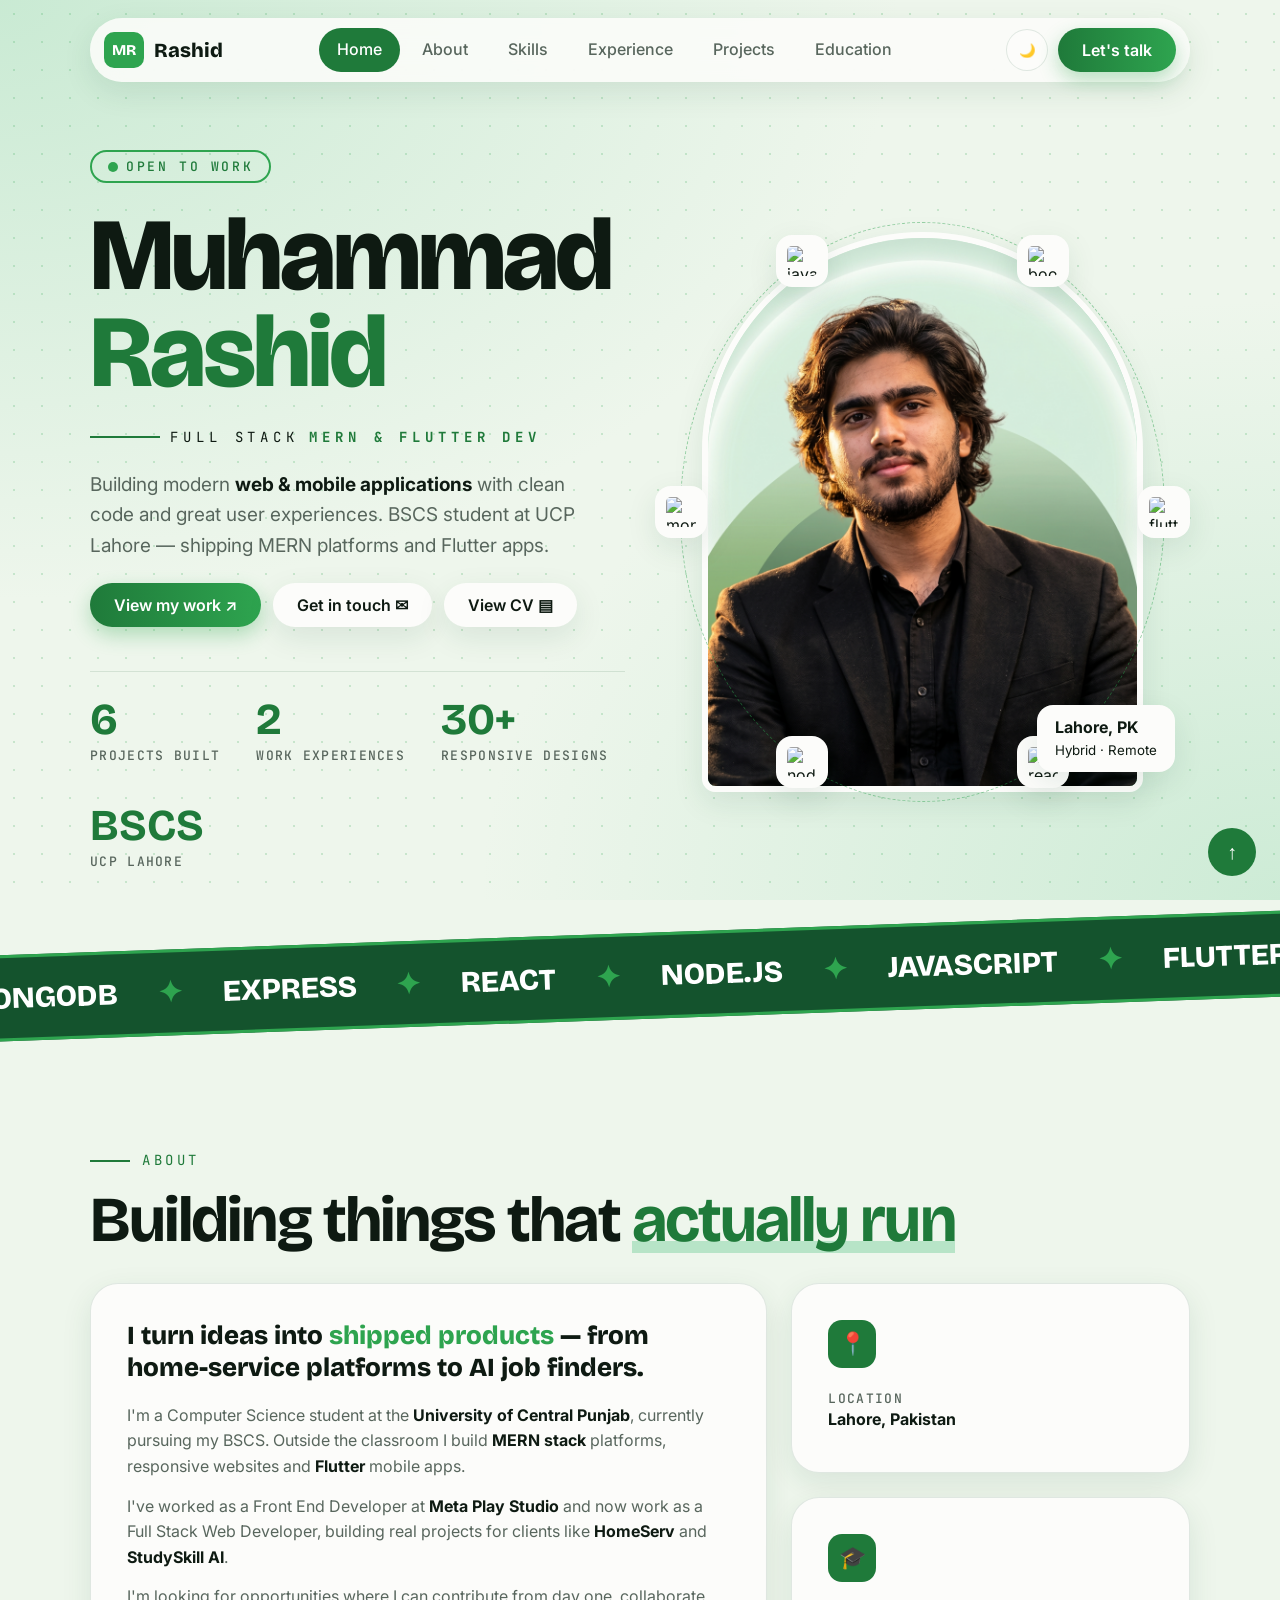
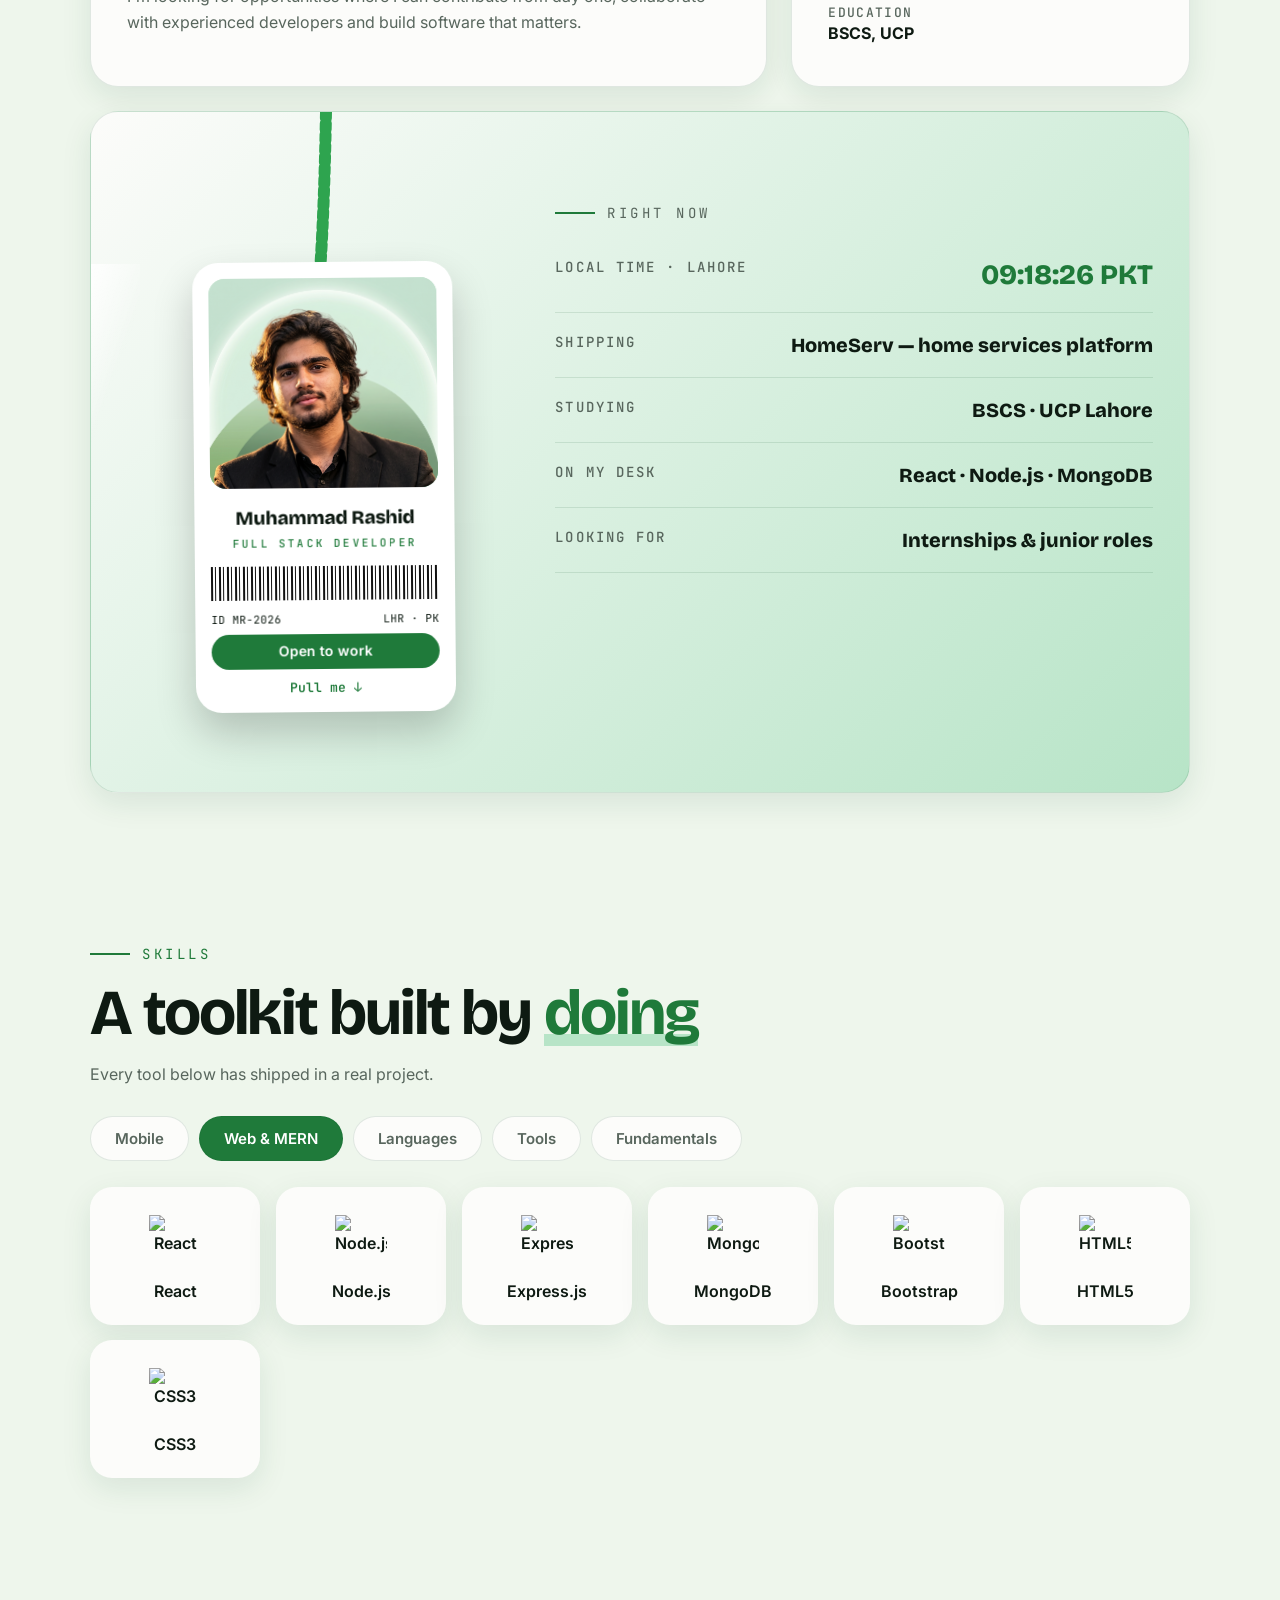
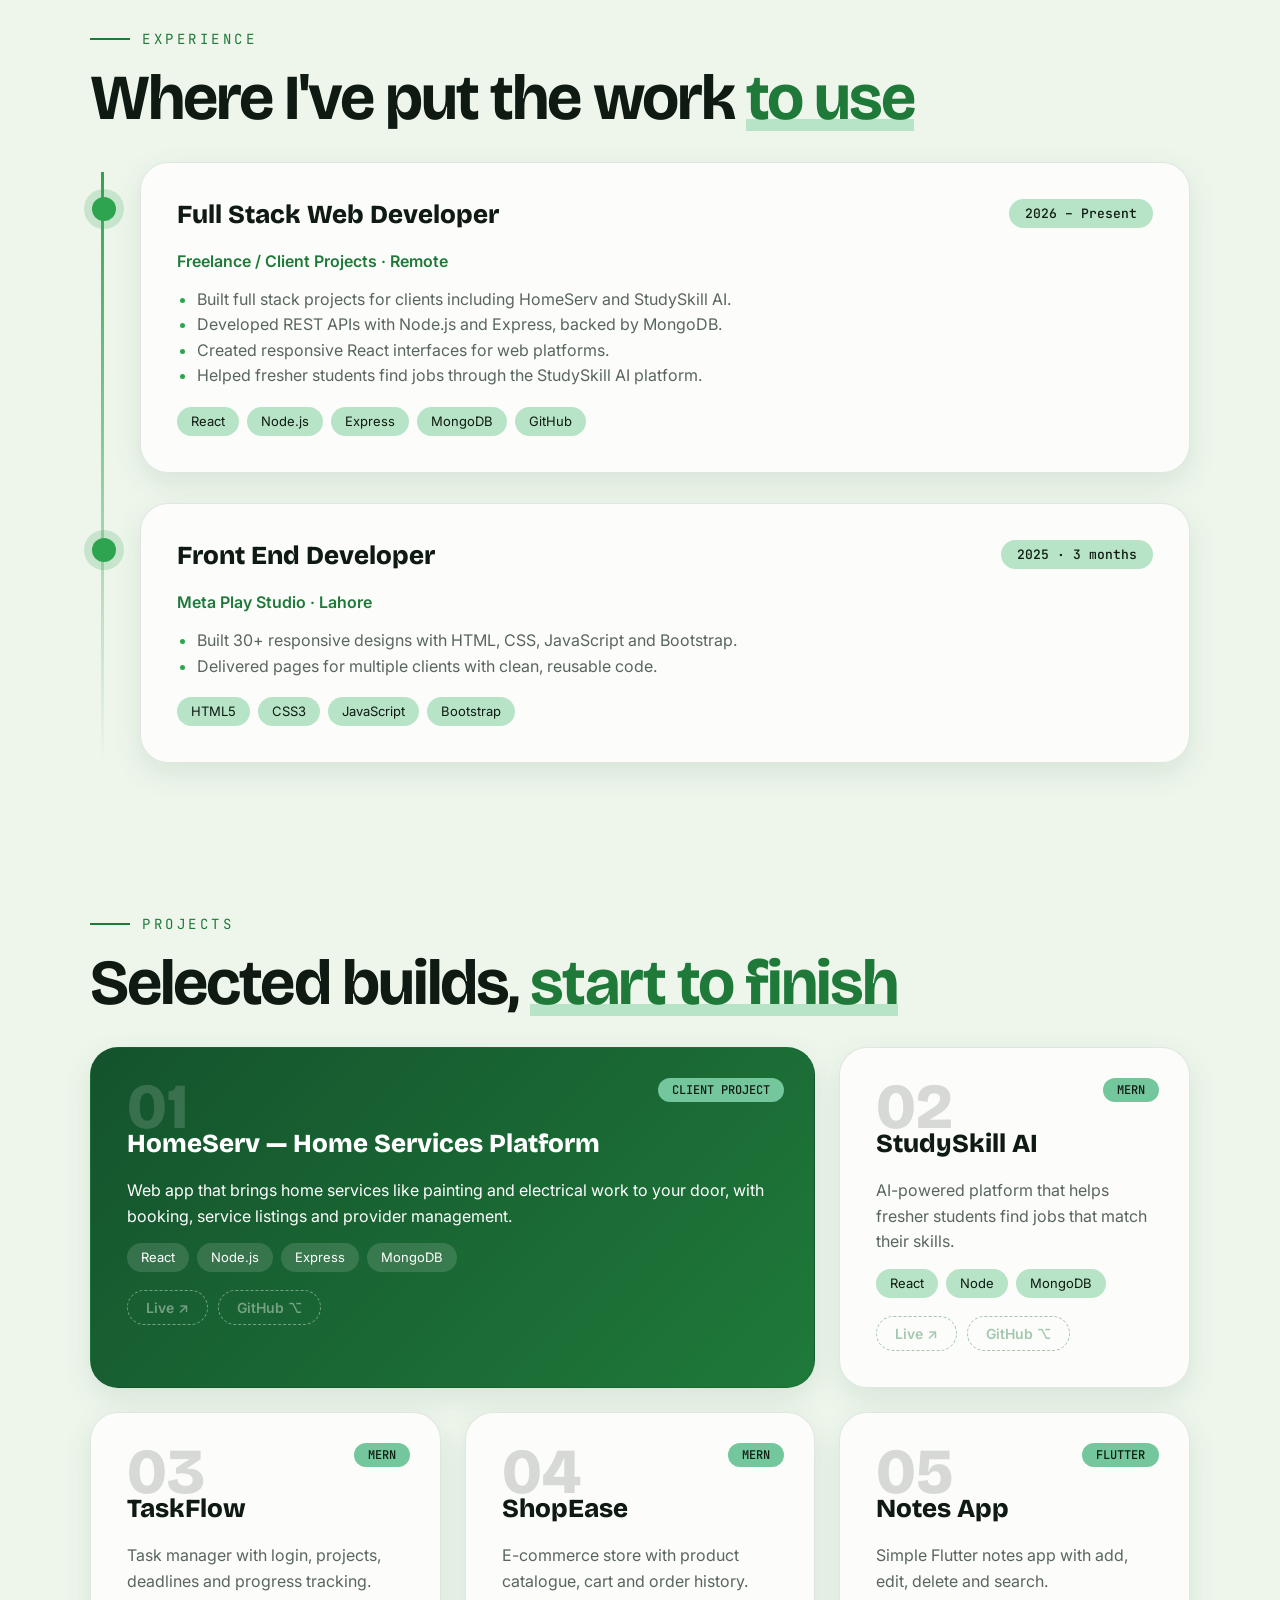
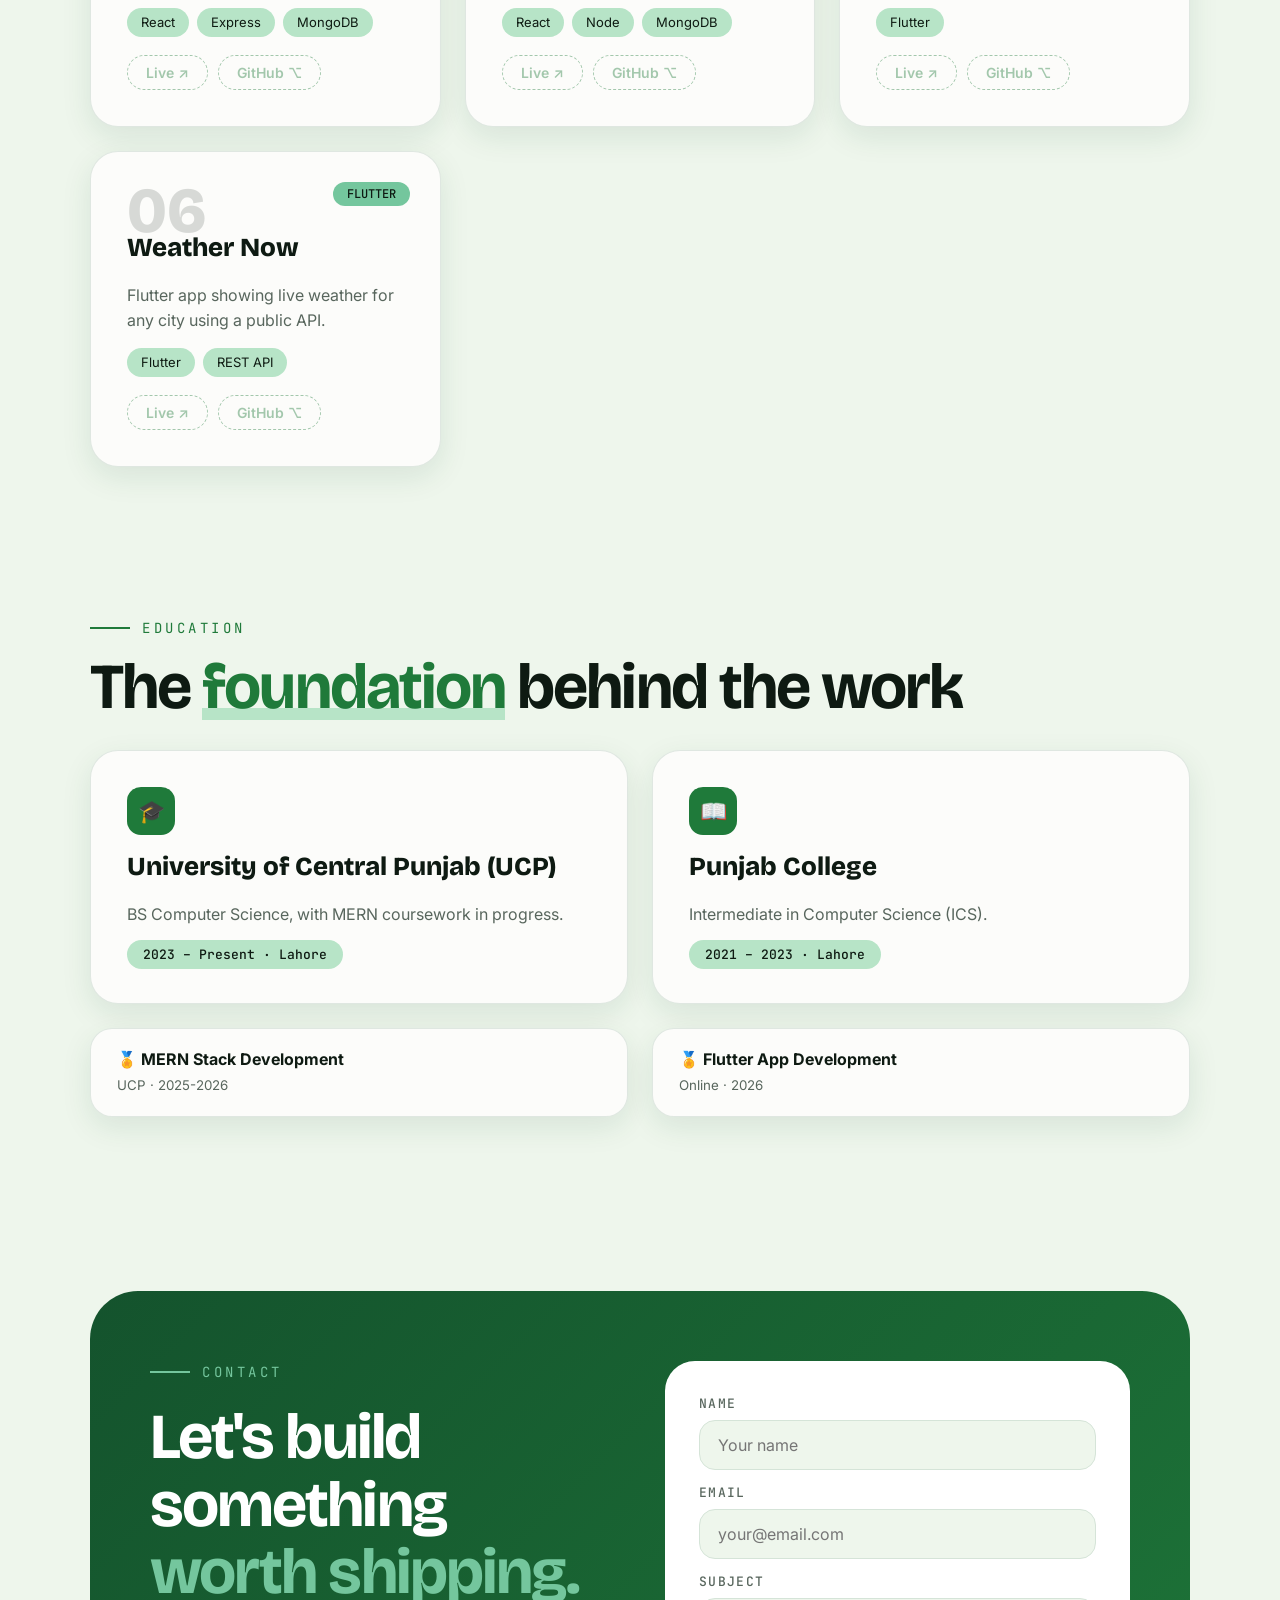
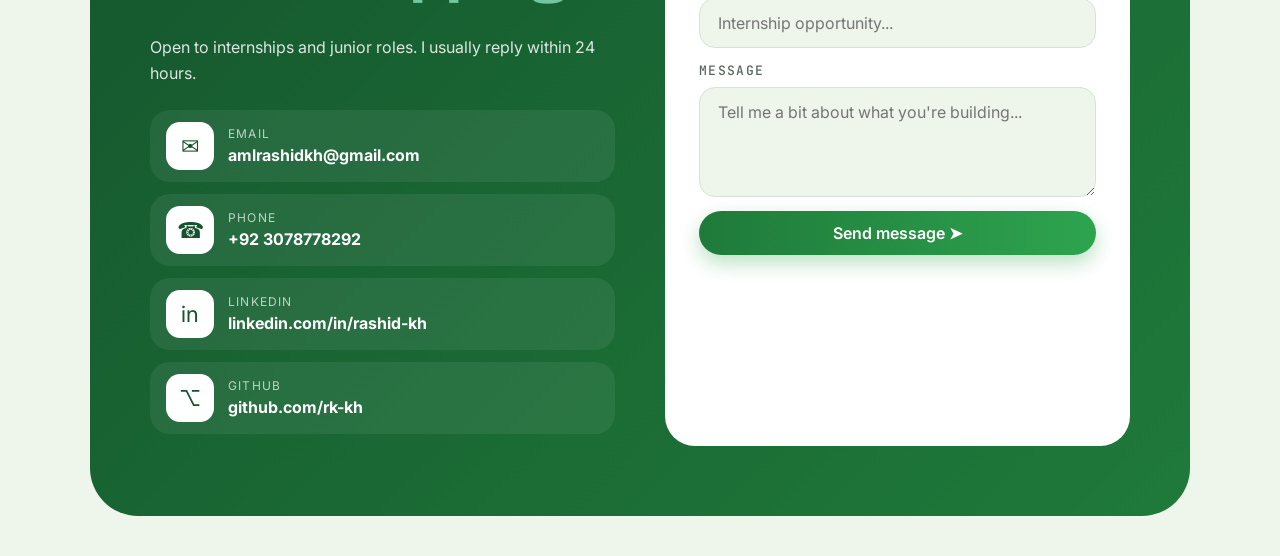
==== index.html @ c79292ef "path change" ====
<!doctype html>
<html lang="en">
  <head>
    <meta charset="UTF-8" />
    <meta name="viewport" content="width=device-width,initial-scale=1" />
    <title>Portfolio</title>
    <link rel="preconnect" href="https://fonts.googleapis.com" />
    <link
      href="https://fonts.googleapis.com/css2?family=Bricolage+Grotesque:wght@600;800&family=Inter:wght@400;500;600&family=JetBrains+Mono:wght@400;500&display=swap"
      rel="stylesheet"
    />
    <link rel="stylesheet" href="style.css" />
  </head>
  <body>
    <div id="progress"></div>
    <header class="nav">
      <a class="logo" href="#home"><i id="ini"></i><span id="sh"></span></a>
      <nav id="links"></nav>
      <button id="menu" aria-label="Menu">☰</button><button id="theme" aria-label="Toggle theme">🌙</button
      ><a class="btn" href="#contact">Let's talk</a>
    </header>
    <main>
      <section id="home" class="hero">
        <div class="hl">
          <span class="open"><i></i>Open to work</span>
          <h1 id="hname"></h1>
          <p class="role mono"><u></u><span id="r1"></span> <b id="r2"></b></p>
          <p id="intro" class="lead"></p>
          <div class="cta">
            <a class="btn" href="#projects">View my work ↗</a
            ><a class="btn ghost" href="#contact">Get in touch ✉</a
            ><a class="btn ghost" id="cv" href="#">View CV ▤</a>
          </div>
          <div class="stats" id="stats"></div>
        </div>
        <div class="hr">
          <div class="arch"><img id="photo" alt="Profile" /></div>
          <div class="orbit" id="orbit"></div>
          <div class="loc"><b id="loc"></b><small id="mode"></small></div>
        </div>
      </section>
      <div class="band"><div class="track" id="marquee"></div></div>
      <section id="about">
        <p class="eyebrow mono">About</p>
        <h2 id="abT"></h2>
        <div class="grid2">
          <div class="card" id="abCard"></div>
          <div class="side" id="abSide"></div>
        </div>
        <div class="card now">
          <div class="lanyard" id="lany">
            <svg id="rope"><path /></svg>
            <div class="idc" id="idc"></div>
          </div>
          <div class="nowl">
            <p class="eyebrow mono">Right now</p>
            <div id="nowList"></div>
          </div>
        </div>
      </section>
      <section id="skills">
        <p class="eyebrow mono">Skills</p>
        <h2>A toolkit built by <span class="hi">doing</span></h2>
        <p class="sub">Every tool below has shipped in a real project.</p>
        <div class="tabs" id="tabs"></div>
        <div class="skills" id="skillGrid"></div>
      </section>
      <section id="experience">
        <p class="eyebrow mono">Experience</p>
        <h2>Where I've put the work <span class="hi">to use</span></h2>
        <div class="timeline" id="exp"></div>
      </section>
      <section id="projects">
        <p class="eyebrow mono">Projects</p>
        <h2>Selected builds, <span class="hi">start to finish</span></h2>
        <div class="pgrid" id="proj"></div>
      </section>
      <section id="education">
        <p class="eyebrow mono">Education</p>
        <h2>The <span class="hi">foundation</span> behind the work</h2>
        <div class="grid2e" id="edu"></div>
        <div class="grid2e" id="certs"></div>
      </section>
      <section id="contact">
        <div class="cbox">
          <div>
            <p class="eyebrow mono">Contact</p>
            <h2>
              Let's build something <span class="hi2">worth shipping.</span>
            </h2>
            <p class="lead2">
              Open to internships and junior roles. I usually reply within 24
              hours.
            </p>
            <div id="cl"></div>
          </div>
          <form id="form" class="form">
            <label>Name<input required placeholder="Your name" /></label
            ><label
              >Email<input
                type="email"
                required
                placeholder="your@email.com" /></label
            ><label
              >Subject<input
                name="s"
                placeholder="Internship opportunity..." /></label
            ><label
              >Message<textarea
                name="m"
                rows="4"
                placeholder="Tell me a bit about what you're building..."
              ></textarea></label
            ><button class="btn">Send message ➤</button>
          </form>
        </div>
      </section>
    </main>
    <button id="top" aria-label="Back to top">↑</button>
    <script src="data.js"></script>
    <script src="script.js"></script>
  </body>
</html>
---- style.css ----
:root {
  --g1: #14532d;
  --g2: #1f7a3a;
  --g3: #2ea44f;
  --gl: #b7e4c7;
  --bg: #eef6ec;
  --card: #fcfcfa;
  --tx: #0e1a12;
  --mu: #58665d;
  --sh: 0 10px 30px rgba(20, 83, 45, 0.1);
  --ln: rgba(20, 83, 45, 0.12);
}
:root[data-theme="dark"] {
  --bg: #09130d;
  --card: #101e15;
  --tx: #eaf5ec;
  --mu: #9bb3a2;
  --gl: #1d4a2f;
  --ln: rgba(255, 255, 255, 0.1);
  --sh: 0 10px 30px rgba(0, 0, 0, 0.4);
}
* {
  box-sizing: border-box;
  margin: 0;
}
html {
  scroll-behavior: smooth;
  scroll-padding-top: 90px;
}
body {
  font:
    16px/1.6 Inter,
    sans-serif;
  color: var(--tx);
  background:
    radial-gradient(900px 600px at 0 0, #b7e4c7aa, transparent),
    radial-gradient(800px 600px at 100% 100%, #b7e4c799, transparent), var(--bg);
  background-attachment: fixed;
  overflow-x: hidden;
  transition: background 0.4s;
}
body:before {
  content: "";
  position: fixed;
  inset: 0;
  background: radial-gradient(#2ea44f33 1px, transparent 1px) 0 0/28px 28px;
  pointer-events: none;
  z-index: -1;
}
.mono,
.eyebrow {
  font-family: "JetBrains Mono", monospace;
}
h1,
h2,
.logo,
.stats b {
  font-family: "Bricolage Grotesque", sans-serif;
}
#progress {
  position: fixed;
  top: 0;
  left: 0;
  height: 4px;
  background: var(--g3);
  width: 0;
  z-index: 99;
}
.nav {
  position: fixed;
  top: 18px;
  left: 50%;
  transform: translateX(-50%);
  width: min(1100px, 94%);
  display: flex;
  align-items: center;
  gap: 10px;
  padding: 10px 14px;
  background: color-mix(in srgb, var(--card) 88%, transparent);
  backdrop-filter: blur(14px);
  border-radius: 60px;
  box-shadow: var(--sh);
  z-index: 50;
}
.logo {
  display: flex;
  align-items: center;
  gap: 10px;
  font-weight: 800;
  font-size: 20px;
  color: var(--tx);
  text-decoration: none;
}
.logo i {
  font-style: normal;
  background: var(--g3);
  color: #fff;
  border-radius: 10px;
  padding: 6px 8px;
  font-size: 15px;
}
nav {
  display: flex;
  gap: 4px;
  margin: 0 auto;
}
nav a {
  padding: 9px 18px;
  border-radius: 30px;
  color: var(--mu);
  text-decoration: none;
  font-weight: 500;
  transition: 0.3s;
}
nav a.on {
  background: var(--g2);
  color: #fff;
}
#theme {
  width: 42px;
  height: 42px;
  border-radius: 50%;
  border: 1px solid var(--ln);
  background: var(--card);
  cursor: pointer;
}
.btn {
  display: inline-block;
  background: linear-gradient(90deg, var(--g2), var(--g3));
  color: #fff;
  padding: 12px 24px;
  border-radius: 40px;
  font-weight: 600;
  text-decoration: none;
  border: 0;
  cursor: pointer;
  font: 600 16px Inter;
  box-shadow: 0 8px 20px #2ea44f55;
  transition: 0.3s;
}
.btn:hover {
  transform: translateY(-3px);
}
.btn.ghost {
  background: var(--card);
  color: var(--tx);
  box-shadow: var(--sh);
}
section {
  width: min(1100px, 92%);
  margin: 0 auto;
  padding: 110px 0 40px;
}
.hero {
  display: grid;
  grid-template-columns: 1.1fr 0.9fr;
  gap: 30px;
  align-items: center;
  padding-top: 150px;
  min-height: 100vh;
}
.open {
  display: inline-flex;
  align-items: center;
  gap: 8px;
  border: 2px solid var(--g3);
  border-radius: 30px;
  padding: 6px 16px;
  font: 500 13px "JetBrains Mono";
  letter-spacing: 0.2em;
  text-transform: uppercase;
  color: var(--g2);
}
.open i {
  width: 10px;
  height: 10px;
  border-radius: 50%;
  background: var(--g3);
  animation: pulse 1.6s infinite;
}
@keyframes pulse {
  50% {
    box-shadow: 0 0 0 8px #2ea44f33;
  }
}
h1 {
  font-size: clamp(48px, 8vw, 104px);
  line-height: 0.95;
  font-weight: 800;
  margin: 24px 0;
  letter-spacing: -0.03em;
}
h1 span {
  display: block;
}
h1 span.a {
  color: var(--g2);
}
.role {
  display: flex;
  gap: 10px;
  align-items: center;
  letter-spacing: 0.35em;
  text-transform: uppercase;
  font-size: 14px;
}
.role u {
  width: 70px;
  height: 2px;
  background: var(--g2);
}
.role b {
  color: var(--g2);
}
.lead {
  color: var(--mu);
  font-size: 19px;
  max-width: 520px;
  margin: 22px 0;
}
.lead b {
  color: var(--tx);
}
.cta {
  display: flex;
  gap: 12px;
  flex-wrap: wrap;
}
.stats {
  display: flex;
  gap: 36px;
  flex-wrap: wrap;
  margin-top: 44px;
  padding-top: 26px;
  border-top: 1px solid var(--ln);
}
.stats b {
  display: block;
  font-size: 44px;
  color: var(--g2);
  line-height: 1;
}
.stats small {
  font: 500 13px "JetBrains Mono";
  letter-spacing: 0.1em;
  color: var(--mu);
  text-transform: uppercase;
}
.hr {
  position: relative;
  height: 560px;
  max-width: 470px;
  margin: auto;
  width: 100%;
}
.arch {
  position: absolute;
  inset: 0 30px;
  border: 6px solid var(--card);
  border-radius: 230px 230px 14px 14px;
  background: linear-gradient(160deg, #d8f3dc, #74c69d);
  overflow: hidden;
  box-shadow: var(--sh);
}
.arch img {
  width: 100%;
  height: 100%;
  object-fit: cover;
  object-position: top;
}
.orbit {
  position: absolute;
  inset: -10px;
  border: 1.5px dashed #2ea44f77;
  border-radius: 50%;
  animation: spin 40s linear infinite;
}
.orbit img {
  position: absolute;
  width: 52px;
  height: 52px;
  padding: 11px;
  background: var(--card);
  border-radius: 16px;
  box-shadow: var(--sh);
  animation:
    spin 40s linear infinite reverse,
    bob 3s ease-in-out infinite;
}
@keyframes spin {
  to {
    transform: rotate(360deg);
  }
}
@keyframes bob {
  50% {
    margin-top: -10px;
  }
}
.loc {
  position: absolute;
  right: -6px;
  bottom: 20px;
  background: var(--card);
  padding: 10px 18px;
  border-radius: 16px;
  box-shadow: var(--sh);
  display: grid;
}
.band {
  background: var(--g1);
  transform: rotate(-2deg);
  margin: 20px -3%;
  padding: 22px 0;
  overflow: hidden;
  border-block: 3px solid var(--g3);
}
.track {
  display: flex;
  gap: 40px;
  width: max-content;
  animation: mq 28s linear infinite;
  color: #fff;
  font: 800 30px "Bricolage Grotesque";
}
.track span:nth-child(even) {
  color: var(--g3);
}
@keyframes mq {
  to {
    transform: translateX(-50%);
  }
}
.eyebrow {
  display: flex;
  align-items: center;
  gap: 12px;
  color: var(--g2);
  letter-spacing: 0.25em;
  text-transform: uppercase;
  font-size: 14px;
}
.eyebrow:before {
  content: "";
  width: 40px;
  height: 2px;
  background: var(--g2);
}
h2 {
  font-size: clamp(36px, 5.5vw, 64px);
  line-height: 1.05;
  margin: 14px 0 30px;
  letter-spacing: -0.03em;
}
.hi,
h2 em {
  color: var(--g2);
  background: linear-gradient(var(--gl), var(--gl)) 0 92%/100% 12px no-repeat;
}
.card {
  background: var(--card);
  border-radius: 28px;
  padding: 36px;
  box-shadow: var(--sh);
  border: 1px solid var(--ln);
}
.grid2 {
  display: grid;
  grid-template-columns: 1.7fr 1fr;
  gap: 24px;
}
.side {
  display: grid;
  gap: 24px;
}
.card h3 {
  font: 800 26px/1.25 "Bricolage Grotesque";
  margin-bottom: 18px;
}
.card h3 em {
  color: var(--g3);
  font-style: normal;
  background: none;
}
.card p {
  color: var(--mu);
  margin-bottom: 14px;
}
.card p b {
  color: var(--tx);
}
.side .card small {
  display: block;
  margin-top: 22px;
  font: 500 13px "JetBrains Mono";
  letter-spacing: 0.1em;
  color: var(--mu);
  text-transform: uppercase;
}
.ic {
  width: 48px;
  height: 48px;
  border-radius: 14px;
  background: var(--g2);
  display: grid;
  place-items: center;
  font-size: 22px;
}
.now {
  display: grid;
  grid-template-columns: 0.8fr 1.2fr;
  gap: 30px;
  margin-top: 24px;
  min-height: 520px;
  position: relative;
  overflow: hidden;
  background: linear-gradient(135deg, var(--card), var(--gl));
}
.lanyard {
  position: relative;
  user-select: none;
  touch-action: none;
}
#rope {
  position: absolute;
  left: 0;
  top: -40px;
  width: 100%;
  height: 420px;
  overflow: visible;
  pointer-events: none;
}
#rope path {
  stroke: var(--g3);
  stroke-width: 12;
  fill: none;
  stroke-dasharray: 6 5;
  stroke-linecap: round;
}
.idc {
  position: absolute;
  left: 50%;
  top: 150px;
  width: 260px;
  margin-left: -130px;
  background: #fff;
  color: #0e1a12;
  border-radius: 26px;
  padding: 16px;
  box-shadow: 0 20px 40px #0003;
  cursor: grab;
  transform-origin: 50% -20px;
  text-align: center;
}
.idc:active {
  cursor: grabbing;
}
.idc img {
  width: 100%;
  height: 210px;
  object-fit: cover;
  object-position: top;
  border-radius: 16px;
  background: linear-gradient(160deg, #d8f3dc, #74c69d);
  pointer-events: none;
}
.idc b {
  display: block;
  font: 800 19px "Bricolage Grotesque";
  margin-top: 10px;
}
.idc small {
  color: var(--g2);
  font: 500 11px "JetBrains Mono";
  letter-spacing: 0.2em;
  text-transform: uppercase;
}
.idc .bar {
  height: 34px;
  margin: 12px 0;
  background: repeating-linear-gradient(
    90deg,
    #111 0 2px,
    #fff 2px 4px,
    #111 4px 5px,
    #fff 5px 8px
  );
}
.idc .ow {
  background: var(--g2);
  color: #fff;
  border-radius: 20px;
  padding: 6px;
  font-weight: 600;
  font-size: 14px;
}
.nowl {
  align-self: start;
  padding-top: 30px;
}
.row {
  display: flex;
  justify-content: space-between;
  gap: 20px;
  padding: 20px 0;
  border-bottom: 1px solid var(--ln);
}
.row span {
  font: 500 14px "JetBrains Mono";
  letter-spacing: 0.15em;
  color: var(--mu);
  text-transform: uppercase;
}
.row b {
  font: 800 20px "Bricolage Grotesque";
  text-align: right;
}
.row b.clk {
  color: var(--g2);
  font-size: 28px;
}
.sub {
  color: var(--mu);
  margin: -14px 0 28px;
}
.tabs {
  display: flex;
  gap: 10px;
  flex-wrap: wrap;
  margin-bottom: 26px;
}
.tabs button {
  padding: 12px 24px;
  border-radius: 30px;
  border: 1px solid var(--ln);
  background: var(--card);
  font: 600 15px Inter;
  color: var(--mu);
  cursor: pointer;
  transition: 0.3s;
}
.tabs .on {
  background: var(--g2);
  color: #fff;
}
.skills {
  display: grid;
  grid-template-columns: repeat(auto-fill, minmax(150px, 1fr));
  gap: 16px;
}
.sk {
  background: var(--card);
  border-radius: 22px;
  padding: 28px 10px 20px;
  text-align: center;
  font-weight: 600;
  box-shadow: var(--sh);
  animation: pop 0.5s both;
  transition: 0.3s;
}
.sk:hover {
  transform: translateY(-8px) rotate(-2deg);
}
.sk img {
  width: 52px;
  height: 52px;
  display: block;
  margin: 0 auto 12px;
}
@keyframes pop {
  from {
    opacity: 0;
    transform: scale(0.7) translateY(20px);
  }
}
.timeline {
  position: relative;
  padding-left: 50px;
  display: grid;
  gap: 30px;
}
.timeline:before {
  content: "";
  position: absolute;
  left: 11px;
  top: 10px;
  bottom: 0;
  width: 3px;
  background: linear-gradient(var(--g3), transparent);
}
.timeline .card {
  position: relative;
}
.timeline .card:before {
  content: "";
  position: absolute;
  left: -49px;
  top: 34px;
  width: 24px;
  height: 24px;
  border-radius: 50%;
  background: var(--g3);
  box-shadow: 0 0 0 8px #2ea44f33;
}
.top {
  display: flex;
  justify-content: space-between;
  gap: 10px;
  flex-wrap: wrap;
}
.top h3 span {
  font-weight: 400;
  color: var(--mu);
}
.pill {
  background: var(--gl);
  border-radius: 30px;
  padding: 6px 16px;
  font: 500 13px "JetBrains Mono";
  height: fit-content;
}
.org {
  color: var(--g2);
  font-weight: 600;
  margin-bottom: 12px;
}
.card ul {
  padding-left: 20px;
  color: var(--mu);
  margin-bottom: 18px;
}
.card li::marker {
  color: var(--g3);
}
.tags {
  display: flex;
  gap: 8px;
  flex-wrap: wrap;
}
.tags span {
  background: var(--gl);
  border-radius: 20px;
  padding: 4px 14px;
  font-size: 13px;
}
.pgrid {
  display: grid;
  grid-template-columns: repeat(3, 1fr);
  gap: 24px;
}
.pgrid .card {
  position: relative;
  min-height: 260px;
  padding-top: 80px;
  transition: 0.3s;
}
.pgrid .card:hover {
  transform: translateY(-8px);
}
.pgrid .card:first-child {
  grid-column: span 2;
  background: linear-gradient(135deg, var(--g1), var(--g2));
  color: #fff;
}
.pgrid .card:first-child p,
.pgrid .card:first-child h3 {
  color: #fff;
}
.pgrid .card:first-child .tags span {
  background: #fff2;
}
.pn {
  position: absolute;
  left: 36px;
  top: 20px;
  font: 800 64px "Bricolage Grotesque";
  opacity: 0.15;
}
.pt {
  position: absolute;
  right: 30px;
  top: 30px;
  background: #74c69d;
  color: #0e1a12;
  border-radius: 20px;
  padding: 4px 14px;
  font: 500 12px "JetBrains Mono";
  text-transform: uppercase;
}
.grid2e {
  display: grid;
  grid-template-columns: 1fr 1fr;
  gap: 24px;
  margin-bottom: 24px;
}
.grid2e .card .ic {
  margin-bottom: 16px;
}
.grid2e .card.c {
  padding: 18px 26px;
  border-radius: 22px;
}
.c b {
  display: block;
}
.c small {
  color: var(--mu);
}
.cbox {
  background: linear-gradient(135deg, var(--g1), var(--g2));
  border-radius: 48px;
  padding: 70px 60px;
  display: grid;
  grid-template-columns: 1fr 1fr;
  gap: 50px;
  color: #fff;
}
.cbox .eyebrow {
  color: #74c69d;
}
.cbox .eyebrow:before {
  background: #74c69d;
}
.hi2 {
  color: #74c69d;
}
.cbox h2 {
  margin-top: 20px;
}
.lead2 {
  opacity: 0.85;
  margin-bottom: 24px;
}
.cl {
  display: flex;
  gap: 14px;
  align-items: center;
  background: #fff1;
  border-radius: 20px;
  padding: 12px 16px;
  margin-bottom: 12px;
  color: #fff;
  text-decoration: none;
}
.cl small {
  display: block;
  opacity: 0.7;
  font-size: 12px;
  letter-spacing: 0.1em;
  text-transform: uppercase;
}
.form {
  background: #fff;
  color: #0e1a12;
  border-radius: 30px;
  padding: 34px;
  display: grid;
  gap: 14px;
  align-content: start;
}
.form label {
  font: 500 13px "JetBrains Mono";
  letter-spacing: 0.1em;
  text-transform: uppercase;
  color: #58665d;
}
.form input,
.form textarea {
  display: block;
  width: 100%;
  margin-top: 8px;
  padding: 14px 18px;
  border: 1px solid #d5e4d8;
  border-radius: 16px;
  background: #eef6ec;
  font: 16px Inter;
}
.form input:focus,
.form textarea:focus {
  outline: 2px solid var(--g3);
}
#top {
  position: fixed;
  right: 24px;
  bottom: 24px;
  width: 48px;
  height: 48px;
  border-radius: 50%;
  border: 0;
  background: var(--g2);
  color: #fff;
  font-size: 20px;
  cursor: pointer;
  z-index: 40;
}
.rv {
  opacity: 0;
  transform: translateY(30px);
  transition: 1s;
}
.rv.in {
  opacity: 1;
  transform: none;
}
@media (max-width: 860px) {
  nav {
    display: none;
  }
  .nav {
    justify-content: space-between;
  }
  .hero,
  .grid2,
  .now,
  .cbox,
  .grid2e,
  .pgrid {
    grid-template-columns: 1fr;
  }
  .pgrid .card:first-child {
    grid-column: auto;
  }
  .hero {
    padding-top: 120px;
  }
  .cbox {
    padding: 36px 22px;
  }
  .hr {
    height: 480px;
  }
}
@media (prefers-reduced-motion: reduce) {
  * {
    animation: none !important;
    transition: none !important;
  }
}

/* ================= HANGING CARD FIX ================= */
.now{min-height:0;align-items:center;padding:60px 36px 40px}
.lanyard{min-height:640px;margin-top:-60px}
#rope{top:0;height:100%}
.idc{top:150px;transform-origin:50% -150px;will-change:transform}
.idc:after{content:"";position:absolute;inset:0;background:linear-gradient(110deg,transparent 35%,rgba(255,255,255,.85) 50%,transparent 65%);transform:translateX(-120%);animation:shine 4.5s ease-in-out infinite;pointer-events:none}
.idc:hover:after,.idc.grab:after{animation-duration:1.2s}
@keyframes shine{0%,60%{transform:translateX(-120%)}100%{transform:translateX(120%)}}
.pull{display:block;margin-top:10px;color:var(--g2);font:600 13px 'JetBrains Mono',monospace;animation:nudge 1.2s ease-in-out infinite}
.idc.grab .pull{opacity:0}
@keyframes nudge{50%{transform:translateY(5px)}}
.emo{display:block;font-size:46px;line-height:52px;margin-bottom:12px}

/* ================= HOVER EFFECTS ================= */
.btn{position:relative;overflow:hidden;transition:transform .3s,box-shadow .3s,background .3s}
.btn:before{content:"";position:absolute;inset:0;background:linear-gradient(110deg,transparent 30%,rgba(255,255,255,.45) 50%,transparent 70%);transform:translateX(-120%);transition:transform .6s}
.btn:hover:before{transform:translateX(120%)}
.btn:hover{transform:translateY(-4px) scale(1.04);box-shadow:0 14px 28px #2ea44f66}
.btn:active{transform:scale(.97)}
.btn.ghost:hover{background:var(--g2);color:#fff}
nav a:hover{background:var(--gl);color:var(--g1)}nav a.on:hover{background:var(--g2);color:#fff}
.logo:hover i{transform:rotate(-8deg) scale(1.1)}.logo i{transition:.3s}
#theme{transition:.4s}#theme:hover{transform:rotate(25deg) scale(1.1);background:var(--gl)}
#menu{display:none;width:42px;height:42px;border-radius:50%;border:1px solid var(--ln);background:var(--card);color:var(--tx);font-size:18px;cursor:pointer}
#top{transition:.3s}#top:hover{transform:translateY(-5px);background:var(--g3)}
.card{transition:transform .35s,box-shadow .35s,border-color .35s}
.card:hover{transform:translateY(-6px);box-shadow:0 22px 40px rgba(31,122,58,.22);border-color:var(--g3)}
.now:hover{transform:none}.timeline .card:hover{transform:translateX(6px)}
.orbit img{transition:box-shadow .3s}.orbit img:hover{box-shadow:0 0 0 5px #2ea44f55,var(--sh)}
.arch{transition:transform .5s}.arch:hover{transform:scale(1.02)}
.stats div{transition:.3s}.stats div:hover{transform:translateY(-5px)}
.tags span,.pill{transition:.3s}.tags span:hover,.pill:hover{background:var(--g3);color:#fff;transform:translateY(-2px)}
.tabs button:hover{background:var(--gl);color:var(--g1);transform:translateY(-2px)}.tabs .on:hover{background:var(--g2);color:#fff}
.sk:hover{box-shadow:0 18px 32px rgba(31,122,58,.28);color:var(--g2)}.sk img{transition:.3s}.sk:hover img{transform:scale(1.18)}
.pgrid .card:hover .pt{background:#fff}.pgrid .card:hover .pn{opacity:.3}
.cl{transition:.3s}.cl:hover{background:#fff3;transform:translateX(8px)}
.form input,.form textarea{transition:.3s}.form input:hover,.form textarea:hover{border-color:var(--g3)}.form input:focus,.form textarea:focus{background:#fff;box-shadow:0 0 0 4px #2ea44f33}
.track:hover{animation-play-state:paused}.row{transition:.3s}.row:hover{padding-left:12px;background:#2ea44f10}
.loc{transition:.3s}.loc:hover{transform:translateY(-4px)}

/* ================= RESPONSIVE ================= */
img{max-width:100%}
@media(max-width:1024px){.hero{gap:10px}.pgrid{grid-template-columns:repeat(2,1fr)}.pgrid .card:first-child{grid-column:span 2}}
@media(max-width:860px){
  .nav{top:10px;width:94%;padding:8px 10px;gap:8px}.nav .logo{margin-right:auto}#menu{display:block}
  nav{display:none;position:absolute;top:64px;left:0;right:0;flex-direction:column;background:var(--card);border-radius:24px;padding:10px;box-shadow:var(--sh);margin:0}
  nav.open{display:flex}nav a{padding:12px 18px}
  section{padding:80px 0 20px;width:90%}.hero{grid-template-columns:1fr;padding-top:110px;min-height:0;text-align:left}
  .hr{order:-1;height:auto;aspect-ratio:4/5;max-width:340px}.orbit{inset:-6px}.orbit img{width:44px;height:44px;padding:9px;border-radius:13px}
  .lead{font-size:17px}.stats{gap:20px 28px}.stats b{font-size:34px}
  .pgrid,.grid2,.grid2e,.cbox{grid-template-columns:1fr}.pgrid .card:first-child{grid-column:auto}
  .now{grid-template-columns:1fr;padding:60px 20px 30px;gap:0}.lanyard{min-height:600px}.nowl{padding-top:0}
  .cbox{padding:40px 24px;border-radius:32px;gap:30px}.band{margin:10px -6%}.track{font-size:22px;gap:26px}
  .card{padding:26px 22px}.timeline{padding-left:34px}.timeline .card:before{left:-33px;width:18px;height:18px}.timeline:before{left:6px}
}
@media(max-width:560px){
  .nav>.btn{display:none}h1{font-size:clamp(40px,13vw,64px)}h2{font-size:clamp(30px,9vw,42px)}
  .role{letter-spacing:.15em;font-size:12px;flex-wrap:wrap}.role u{width:30px}.cta .btn{flex:1 1 auto;text-align:center;padding:12px 16px}
  .skills{grid-template-columns:repeat(2,1fr);gap:12px}.sk{padding:22px 6px 16px}.row{flex-direction:column;gap:4px;padding:14px 0}.row b{text-align:left;font-size:18px}.row b.clk{font-size:24px}
  .form{padding:22px}.idc{width:230px;margin-left:-115px}.tabs button{padding:10px 16px;font-size:14px}.top{flex-direction:column}
  .open{font-size:11px}.loc{right:0;bottom:10px;padding:8px 12px}#top{right:14px;bottom:14px;width:42px;height:42px}
}

/* ================= V3 FIXES ================= */
html{overflow-x:hidden}main{overflow-x:clip}.hero{overflow:visible}
.hr{max-width:520px}.arch{inset:0 12px}
.hero{grid-template-columns:1fr 1fr}
/* project buttons */
.plinks{display:flex;gap:10px;margin-top:18px;flex-wrap:wrap}
.lbtn{display:inline-block;padding:8px 18px;border-radius:30px;border:1.5px solid var(--g2);background:transparent;color:var(--g2);font:600 14px Inter,sans-serif;text-decoration:none;cursor:pointer;transition:.3s}
.lbtn:hover{background:var(--g2);color:#fff;transform:translateY(-2px)}
.lbtn.off{opacity:.4;cursor:not-allowed;border-style:dashed}.lbtn.off:hover{background:transparent;color:var(--g2);transform:none}
.pgrid .card:first-child .lbtn{border-color:#fff;color:#fff}.pgrid .card:first-child .lbtn:hover{background:#fff;color:var(--g1)}
.pgrid .card:first-child .lbtn.off:hover{background:transparent;color:#fff}
/* CV modal */
.modal{position:fixed;inset:0;background:rgba(0,0,0,.6);backdrop-filter:blur(6px);display:none;place-items:center;z-index:100;padding:16px}
.modal.show{display:grid;animation:fade .3s}@keyframes fade{from{opacity:0}}
.mbox{background:var(--card);width:min(900px,100%);height:min(90vh,100%);border-radius:24px;display:flex;flex-direction:column;overflow:hidden;box-shadow:0 30px 60px #0006}
.mbar{display:flex;justify-content:space-between;align-items:center;gap:10px;padding:14px 20px;border-bottom:1px solid var(--ln);flex-wrap:wrap}.mbar span{display:flex;gap:8px}
#cvFrame{flex:1;width:100%;border:0;background:#fff}
@media(max-width:860px){
  .hr{width:calc(100% - 64px);max-width:380px;margin-inline:auto}
  .orbit{inset:0}.arch{inset:0 16px}.hero{grid-template-columns:1fr}
}
@media(max-width:560px){.hr{width:calc(100% - 56px)}.orbit img{width:40px;height:40px;padding:8px}}

/* V3.1: keep floating icons + location card fully visible */
.hr{width:calc(100% - 70px)}
.orbit{z-index:2}.loc{z-index:3;right:-20px}
@media(max-width:860px){.hr{width:calc(100% - 64px)}.loc{right:-10px}}

/* V3.2: contact section mobile fix */
.cbox>*,.grid2>*,.grid2e>*,.pgrid>*,.now>*,.hero>*{min-width:0}
.cl>div{min-width:0}.cl b{display:block;overflow-wrap:anywhere;word-break:break-word}
.form,.form label,.form input,.form textarea{max-width:100%;min-width:0}
.form input,.form textarea{box-sizing:border-box}
@media(max-width:860px){
  .cbox{grid-template-columns:minmax(0,1fr);width:100%}
  .grid2,.grid2e,.pgrid,.now{grid-template-columns:minmax(0,1fr)}
}
@media(max-width:560px){
  .cbox{padding:28px 16px;border-radius:28px}.cbox h2{font-size:clamp(28px,9vw,38px)}
  .cl{padding:10px 12px;gap:10px}.cl .ic{width:40px;height:40px;flex:none;font-size:18px}.cl b{font-size:14px}
  .form{padding:20px 16px;border-radius:22px}
}

/* V3.3: mobile menu */
.mclose,nav a.mob{display:none}
@media(max-width:860px){
  nav a.desk{display:none}nav a.mob{display:block}
  nav{gap:4px;z-index:60}nav a{text-align:center;font-family:Inter,sans-serif;letter-spacing:0;text-transform:none;font-size:17px}
  .mclose{display:block;align-self:flex-end;margin:2px 2px 6px;padding:8px 16px;border-radius:30px;border:1px solid var(--ln);background:var(--gl);color:var(--g1);font:600 14px Inter,sans-serif;cursor:pointer}
  .mclose:hover{background:var(--g2);color:#fff}
  nav a.mob{background:var(--g2);color:#fff;margin-top:6px}
}

/* V3.4: bigger photo + smaller location card on mobile */
@media(max-width:860px){
  .hr{width:calc(100% - 36px);max-width:460px}
  .arch{inset:0 4px}
  .orbit img{width:38px;height:38px;padding:8px;border-radius:12px}
  .loc{right:2px;bottom:12px;padding:6px 12px;border-radius:12px}
  .loc b{font-size:13px;line-height:1.3}.loc small{font-size:11px;line-height:1.3}
}
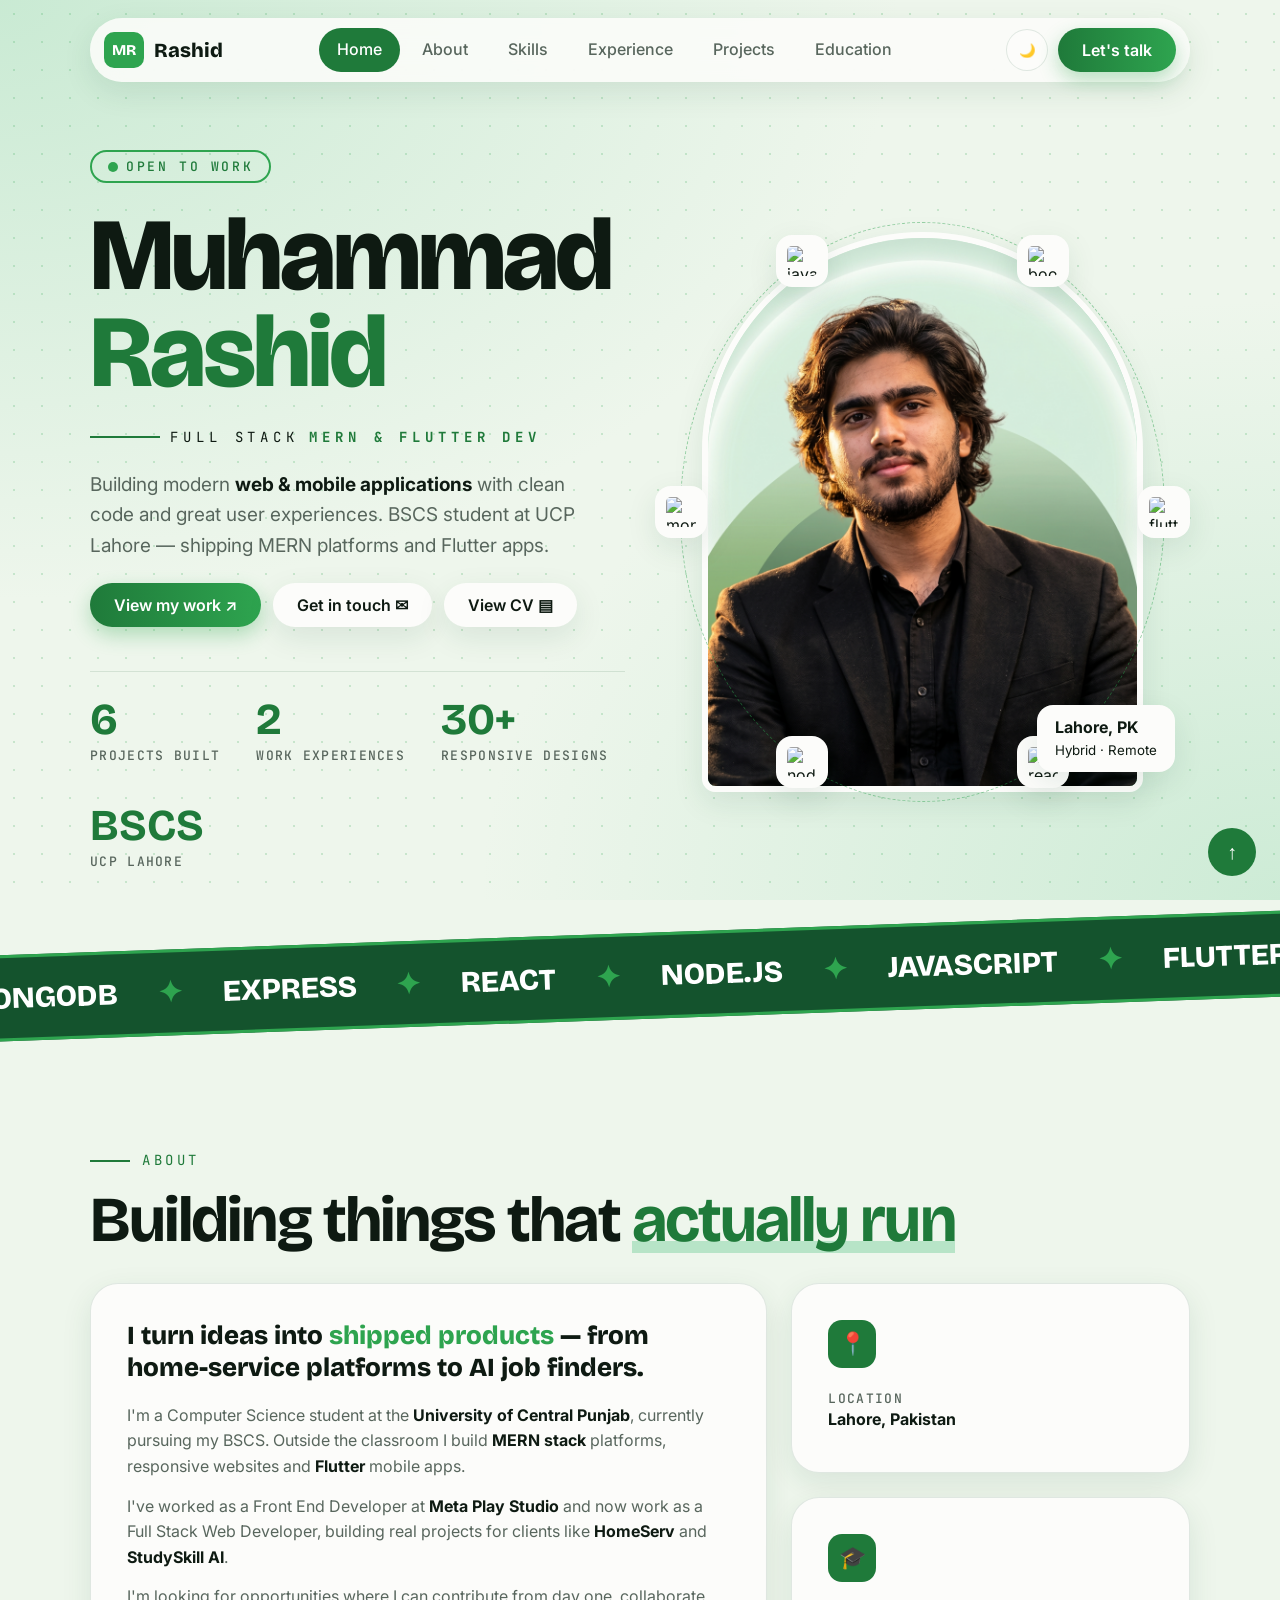
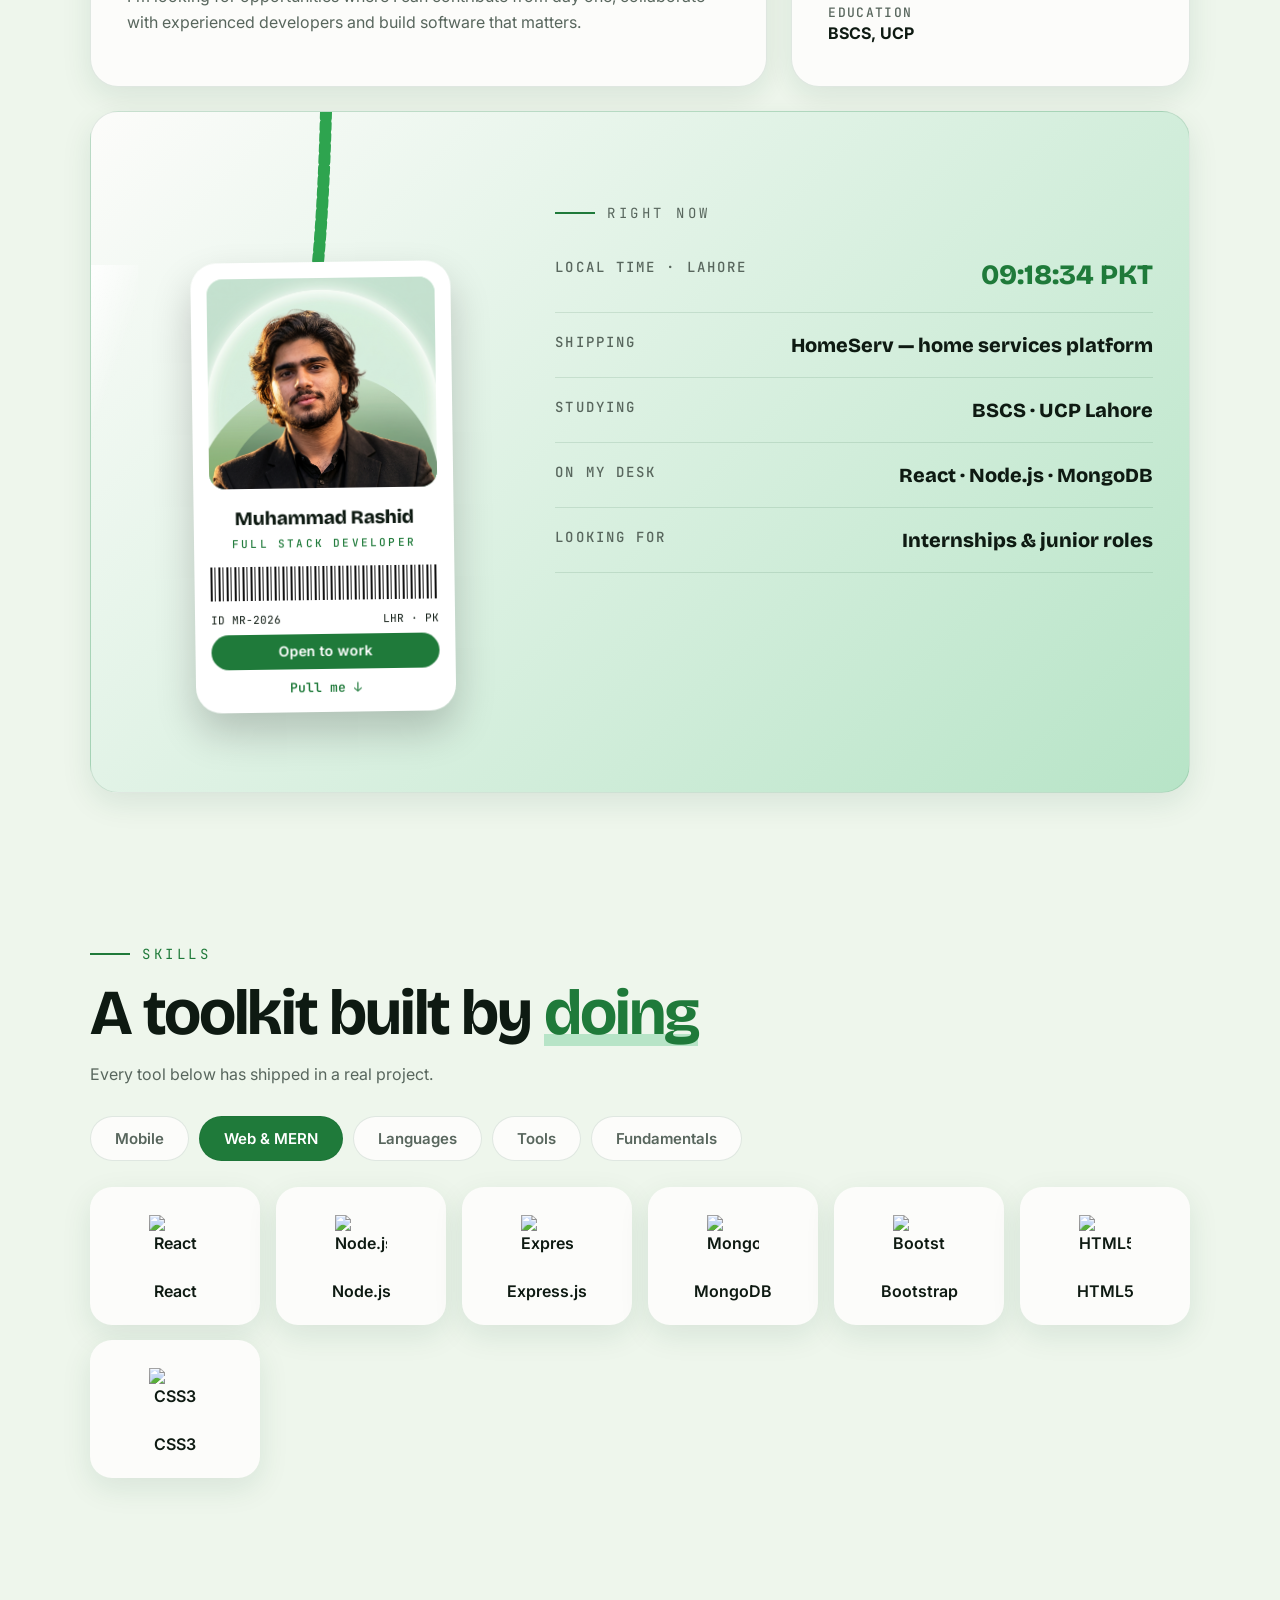
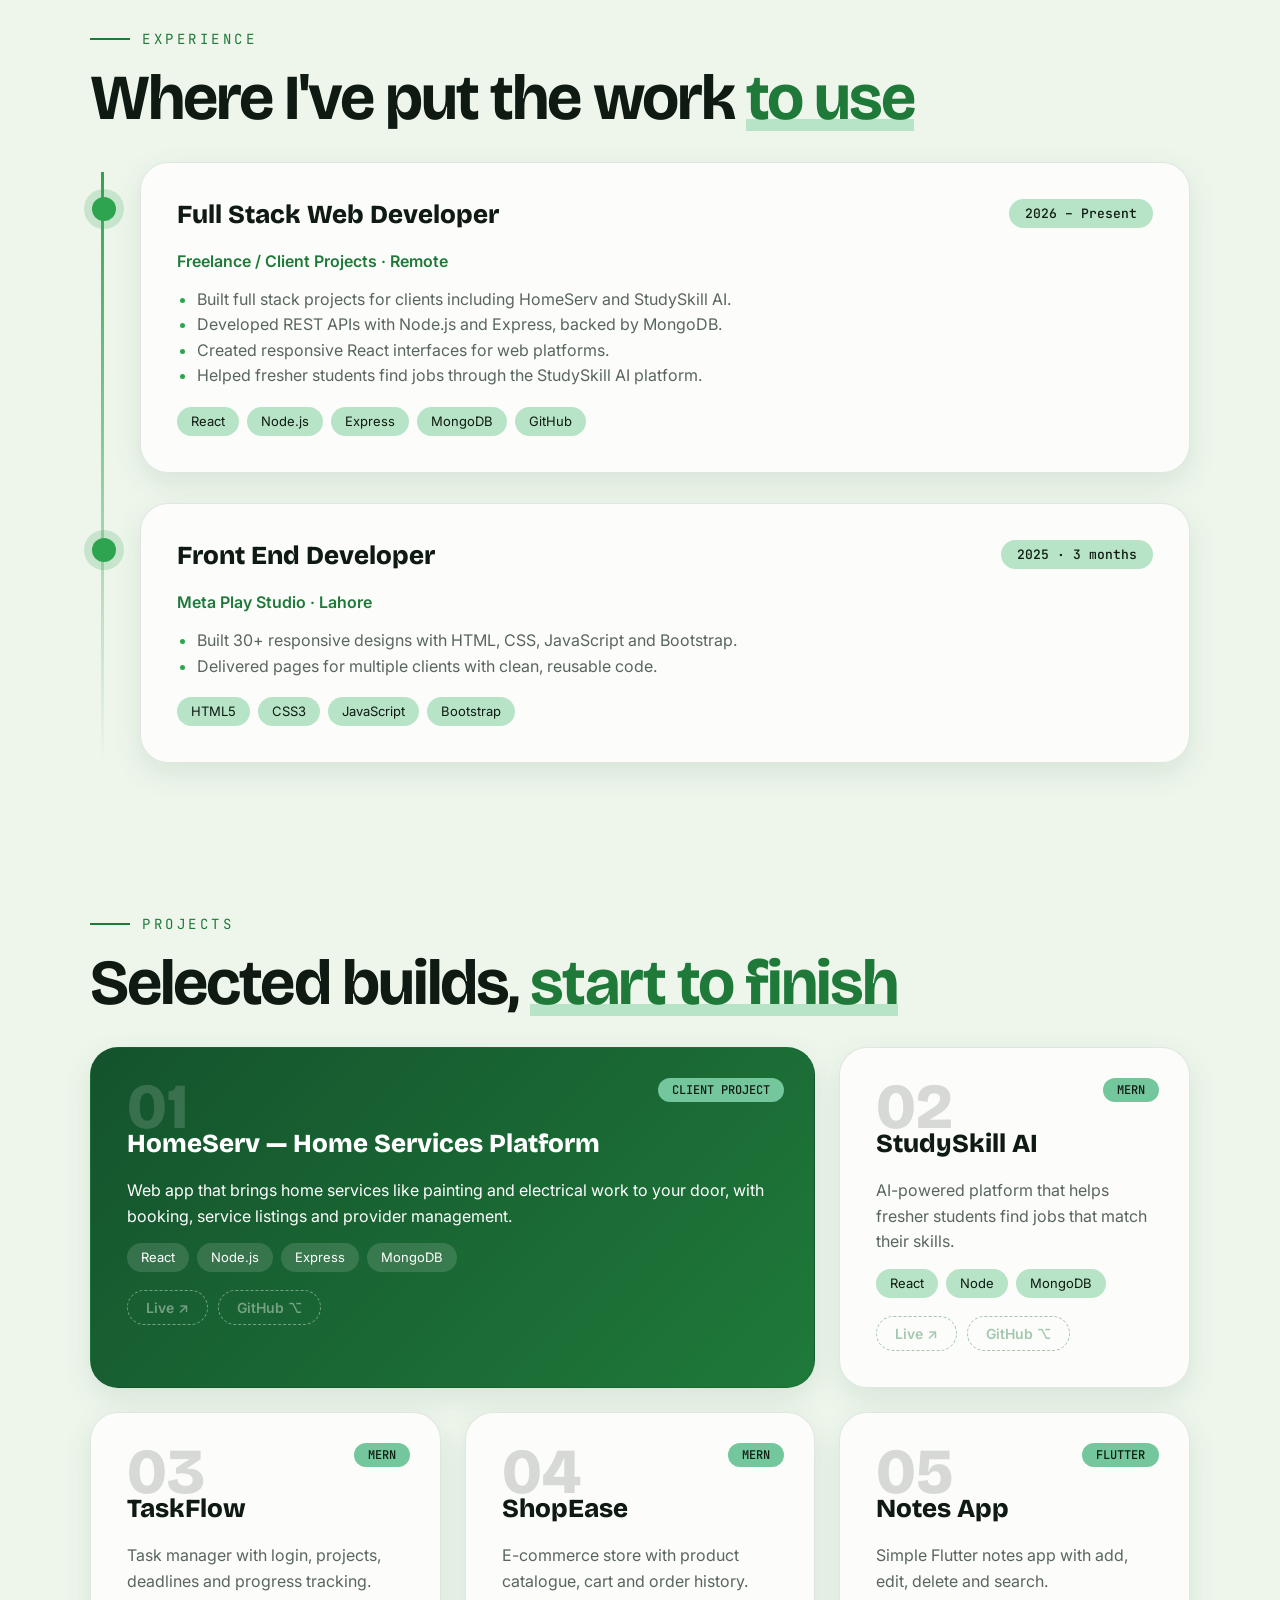
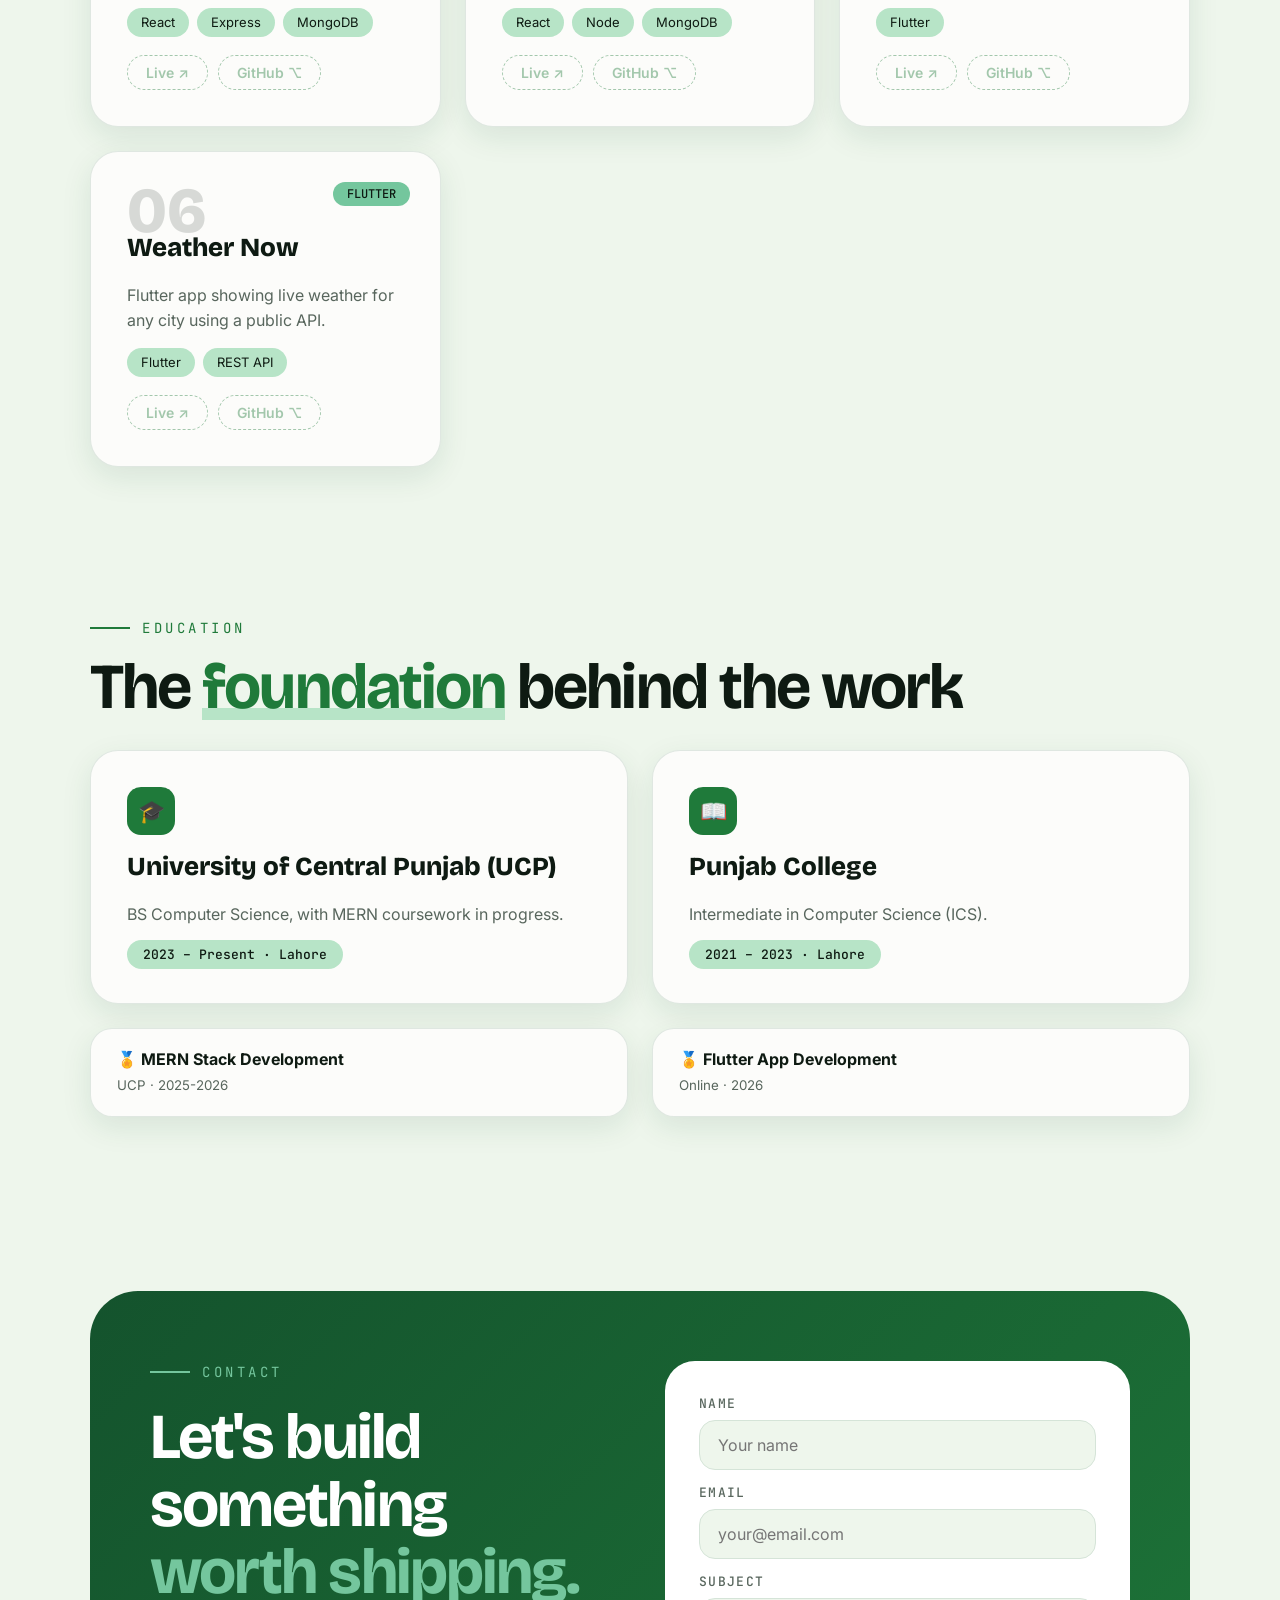
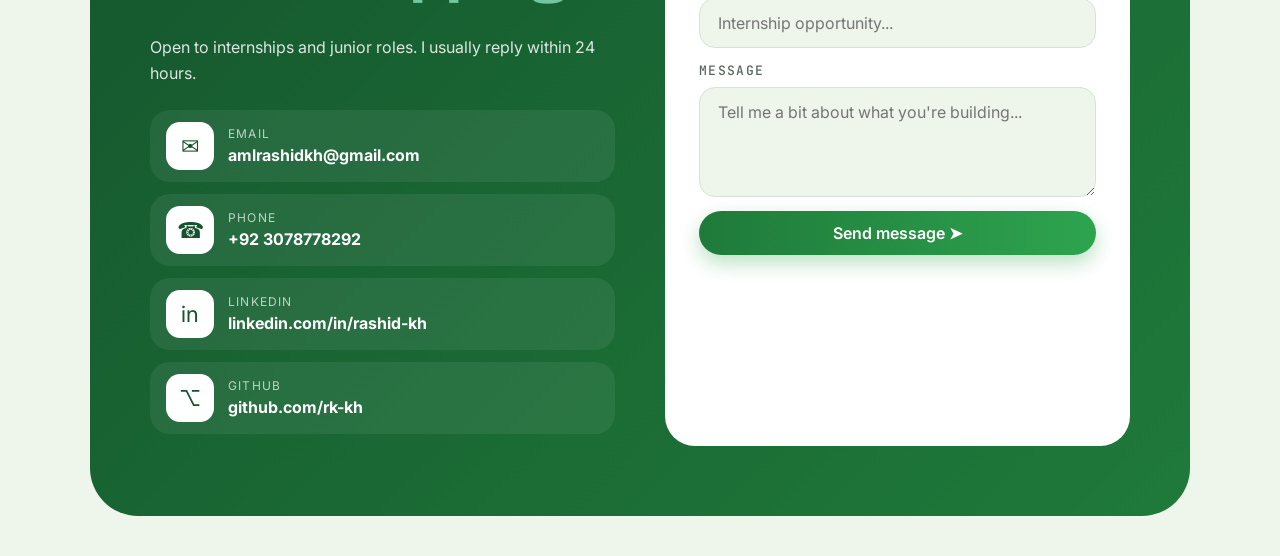
==== commit 75f7b73c: "add pre loader" ====
--- a/index.html
+++ b/index.html
@@ -11,7 +11,19 @@
     />
     <link rel="stylesheet" href="style.css" />
   </head>
-  <body>
+  <body class="is-loading">
+    <div class="preloader" id="preloader" aria-live="polite" aria-label="Loading portfolio">
+      <div class="preloader__core">
+        <div class="preloader__pulse"></div>
+        <div class="preloader__ring"></div>
+        <div class="preloader__ring preloader__ring--two"></div>
+        <div class="preloader__logo">MR</div>
+        <div class="preloader__text">
+          <span>Loading experience</span>
+          <strong id="preloader-progress">0%</strong>
+        </div>
+      </div>
+    </div>
     <div id="progress"></div>
     <header class="nav">
       <a class="logo" href="#home"><i id="ini"></i><span id="sh"></span></a>
--- a/style.css
+++ b/style.css
@@ -38,6 +38,112 @@
   background-attachment: fixed;
   overflow-x: hidden;
   transition: background 0.4s;
+}
+body.is-loading {
+  overflow: hidden;
+}
+body.loaded {
+  overflow-x: hidden;
+}
+.preloader {
+  position: fixed;
+  inset: 0;
+  display: grid;
+  place-items: center;
+  background:
+    radial-gradient(circle at 20% 20%, rgba(46, 164, 79, 0.22), transparent 35%),
+    radial-gradient(circle at 80% 30%, rgba(21, 101, 52, 0.22), transparent 38%),
+    linear-gradient(135deg, #07110b 0%, #0d1e13 30%, #0d2017 100%);
+  z-index: 9999;
+  transition: opacity 0.8s ease, visibility 0.8s ease;
+}
+.preloader.hidden {
+  opacity: 0;
+  visibility: hidden;
+  pointer-events: none;
+}
+.preloader__core {
+  position: relative;
+  width: 240px;
+  height: 240px;
+  display: grid;
+  place-items: center;
+}
+.preloader__pulse {
+  position: absolute;
+  inset: 32px;
+  border-radius: 50%;
+  background: radial-gradient(circle, rgba(77, 206, 122, 0.28), rgba(46, 164, 79, 0.12) 30%, transparent 70%);
+  filter: blur(20px);
+  animation: preloaderPulse 2.2s ease-in-out infinite;
+}
+.preloader__ring {
+  position: absolute;
+  inset: 0;
+  border-radius: 50%;
+  border: 1px solid rgba(183, 228, 199, 0.45);
+  box-shadow:
+    0 0 20px rgba(46, 164, 79, 0.2),
+    inset 0 0 18px rgba(46, 164, 79, 0.12);
+  animation: preloaderSpin 8s linear infinite;
+}
+.preloader__ring--two {
+  inset: 18px;
+  border-style: dashed;
+  animation-duration: 10s;
+  animation-direction: reverse;
+}
+.preloader__logo {
+  position: relative;
+  z-index: 2;
+  width: 86px;
+  height: 86px;
+  border-radius: 24px;
+  display: grid;
+  place-items: center;
+  background: linear-gradient(135deg, var(--g3), var(--g1));
+  color: #fff;
+  font-family: "Bricolage Grotesque", sans-serif;
+  font-weight: 800;
+  font-size: 32px;
+  letter-spacing: -0.08em;
+  box-shadow: 0 20px 36px rgba(46, 164, 79, 0.35);
+  animation: preloaderFloat 2.4s ease-in-out infinite;
+}
+.preloader__text {
+  position: absolute;
+  left: 50%;
+  bottom: -14px;
+  transform: translateX(-50%);
+  display: grid;
+  place-items: center;
+  gap: 6px;
+  text-align: center;
+  min-width: 200px;
+}
+.preloader__text span {
+  font: 500 12px "JetBrains Mono", monospace;
+  letter-spacing: 0.24em;
+  text-transform: uppercase;
+  color: rgba(234, 245, 236, 0.8);
+}
+.preloader__text strong {
+  font: 800 32px "Bricolage Grotesque", sans-serif;
+  color: #f5fff6;
+  letter-spacing: -0.06em;
+}
+@keyframes preloaderSpin {
+  0% { transform: rotate(0deg) scale(1); }
+  50% { transform: rotate(180deg) scale(1.04); }
+  100% { transform: rotate(360deg) scale(1); }
+}
+@keyframes preloaderPulse {
+  0%, 100% { transform: scale(0.9); opacity: 0.7; }
+  50% { transform: scale(1.15); opacity: 1; }
+}
+@keyframes preloaderFloat {
+  0%, 100% { transform: translateY(0) scale(1); }
+  50% { transform: translateY(-8px) scale(1.05); }
 }
 body:before {
   content: "";
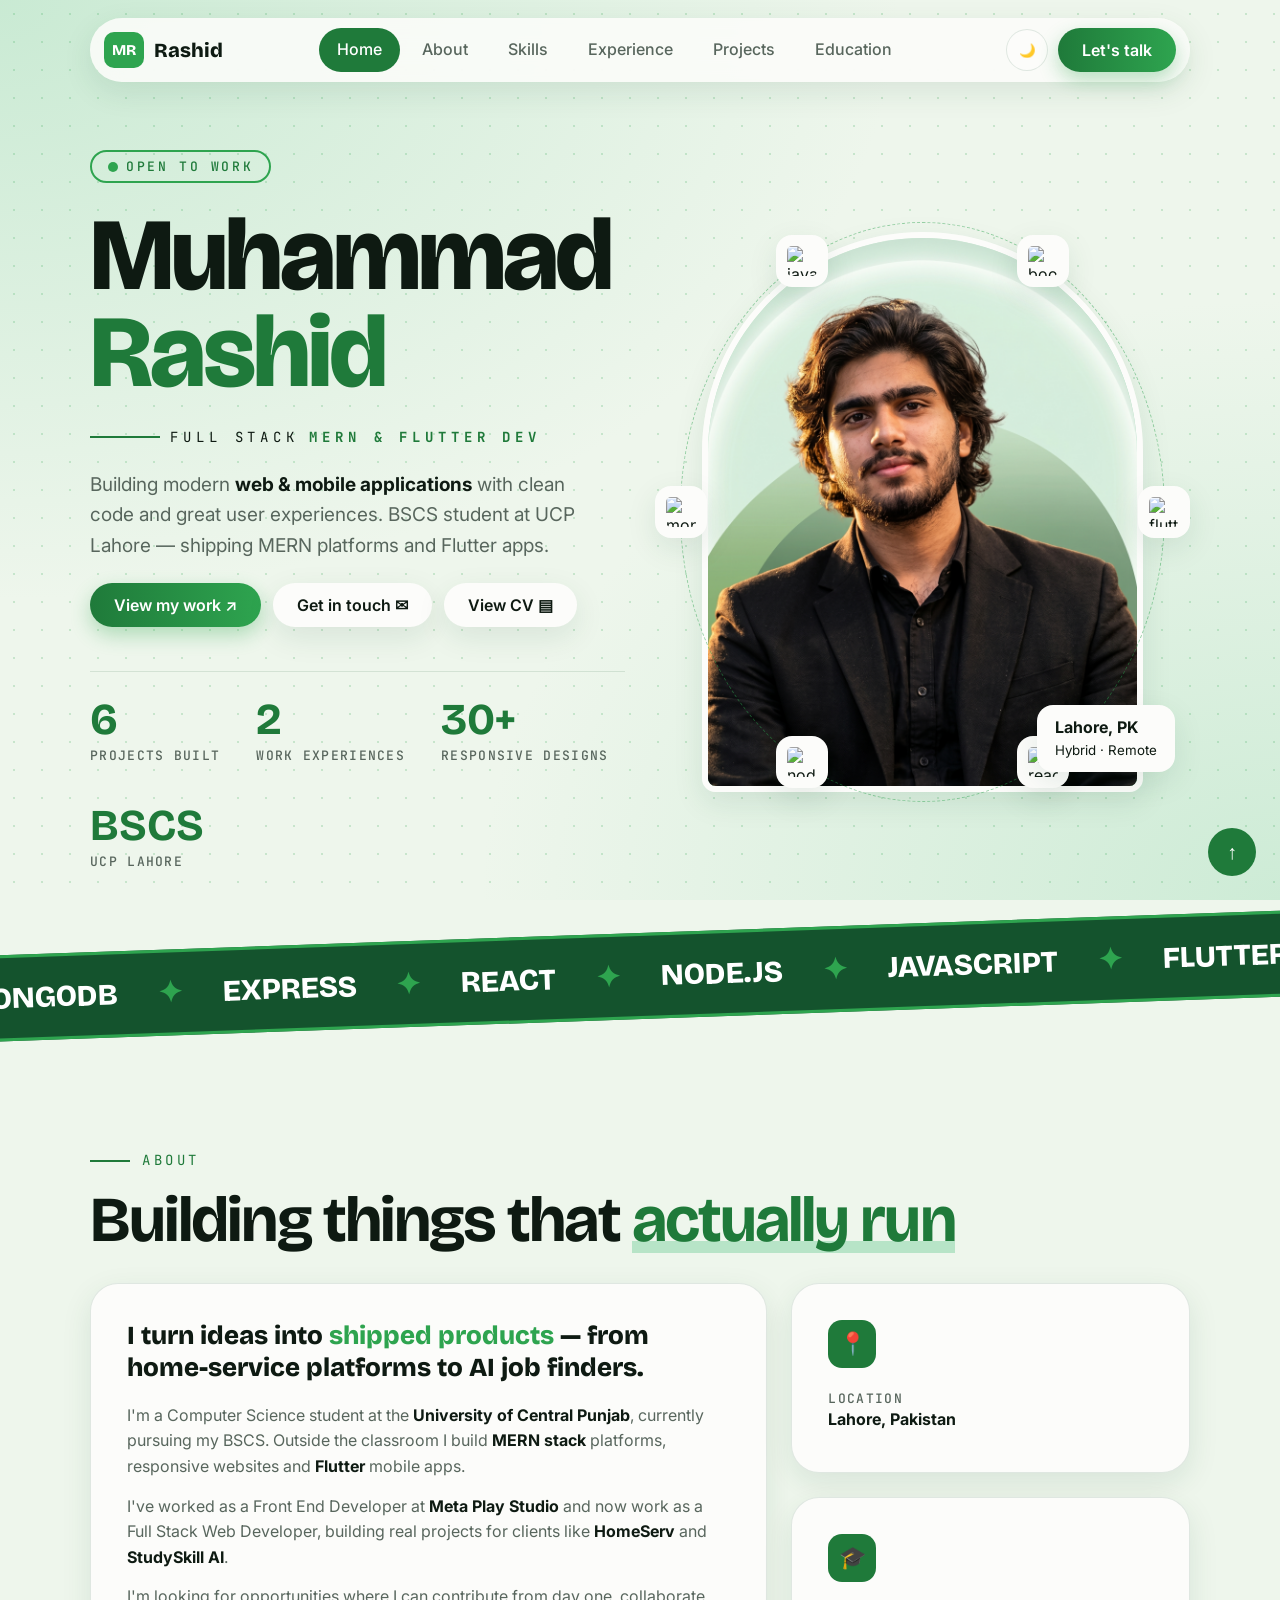
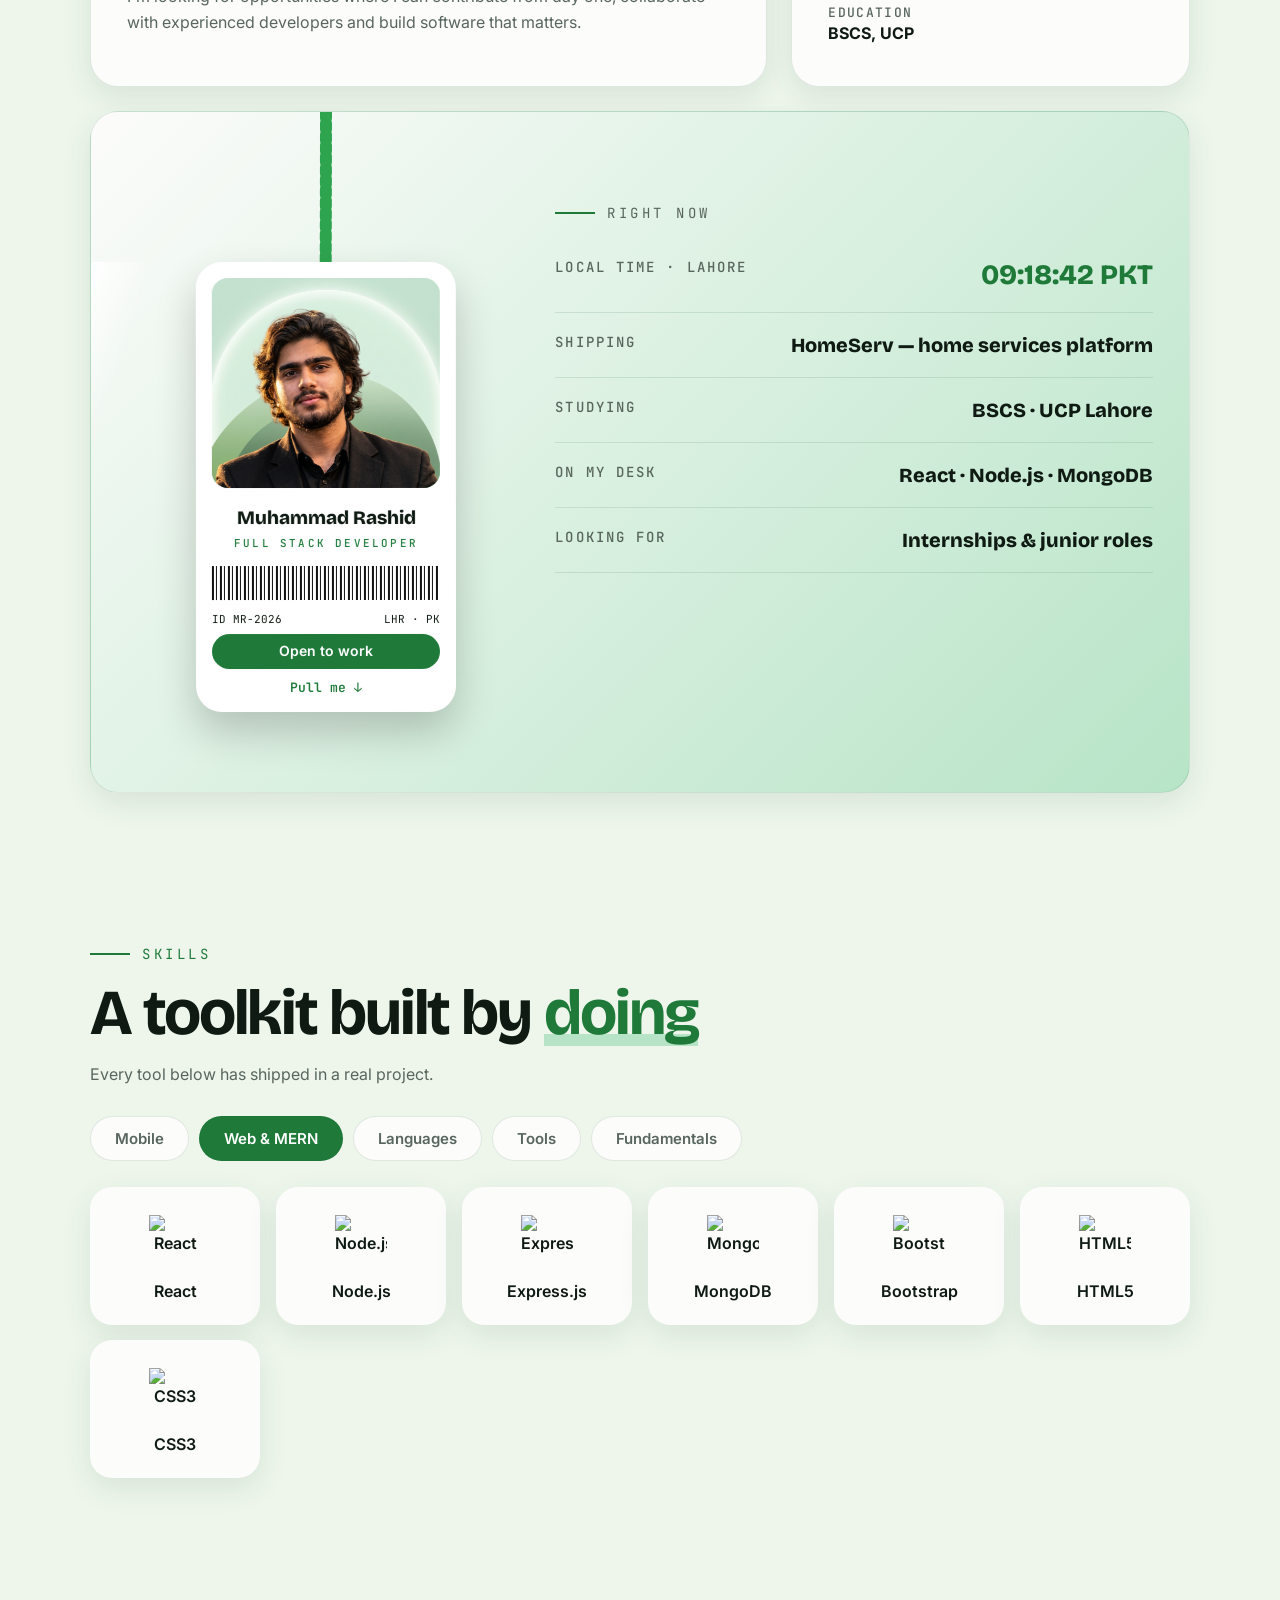
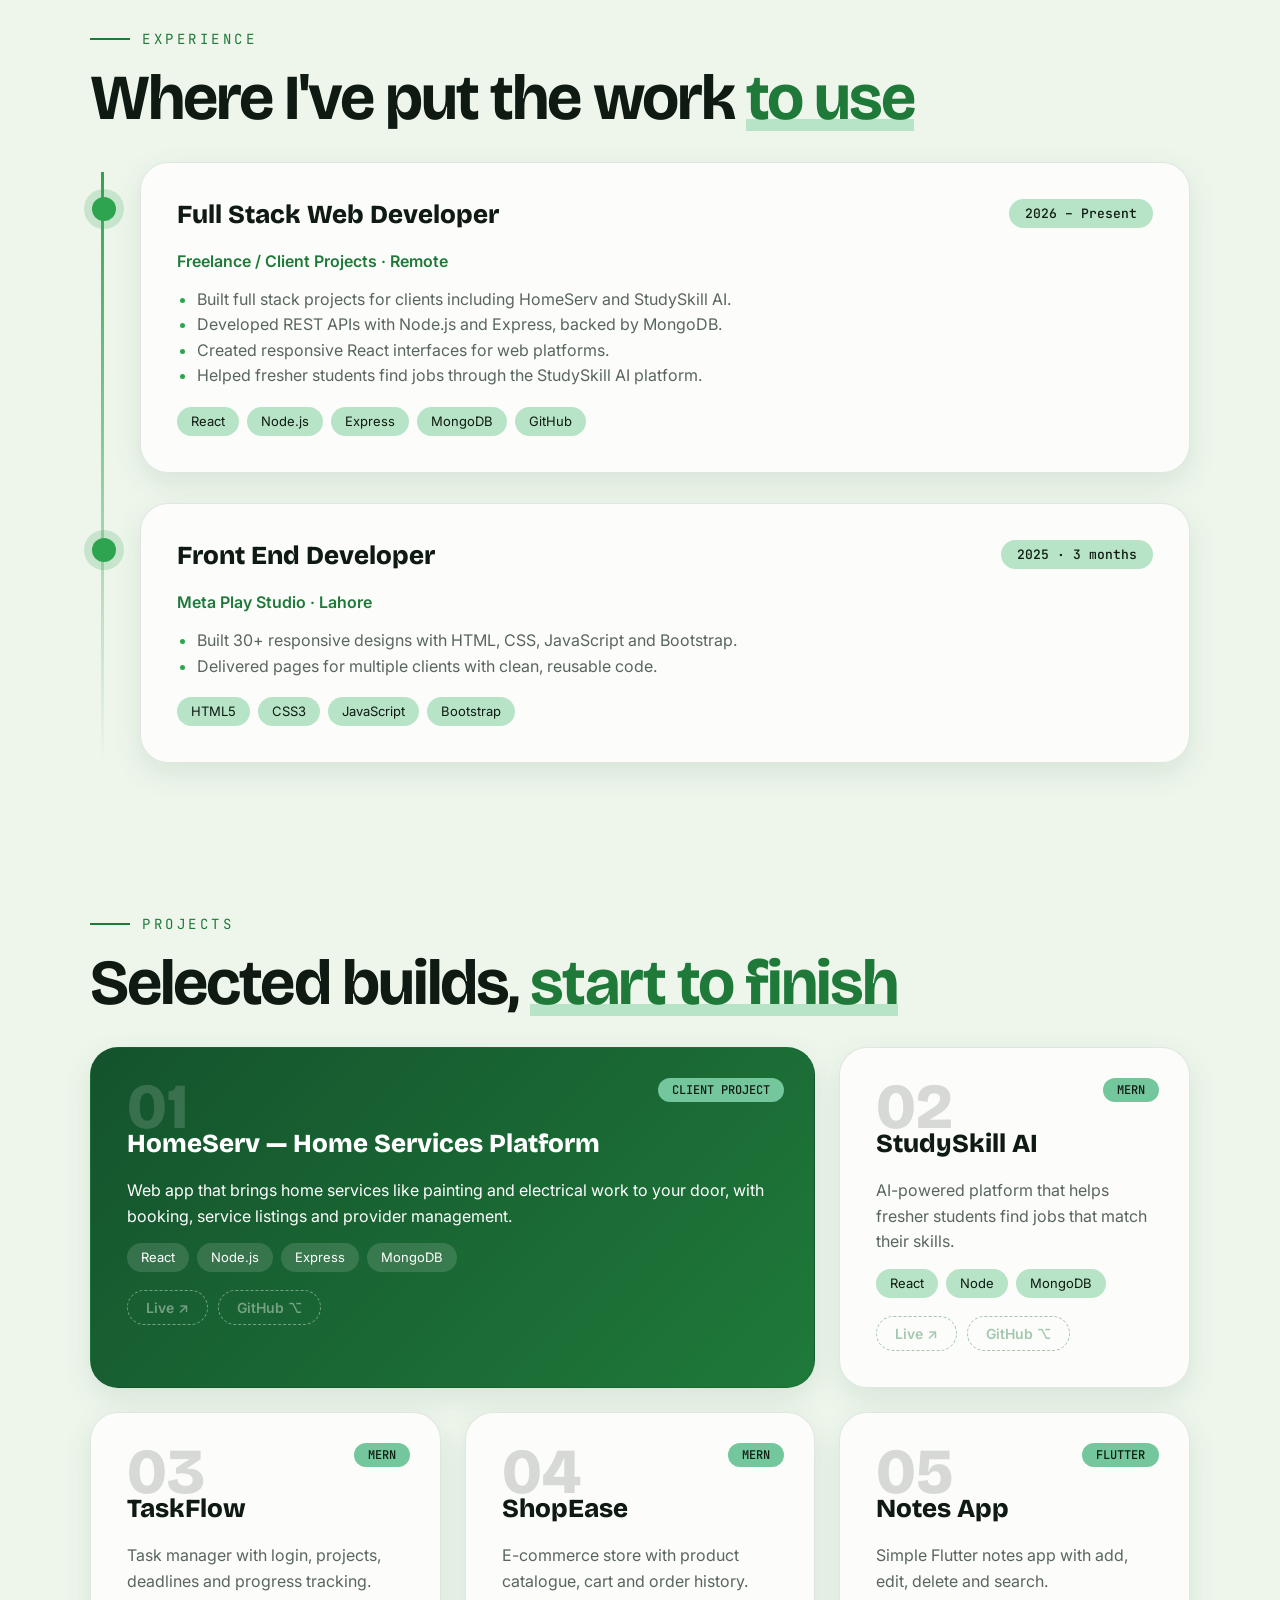
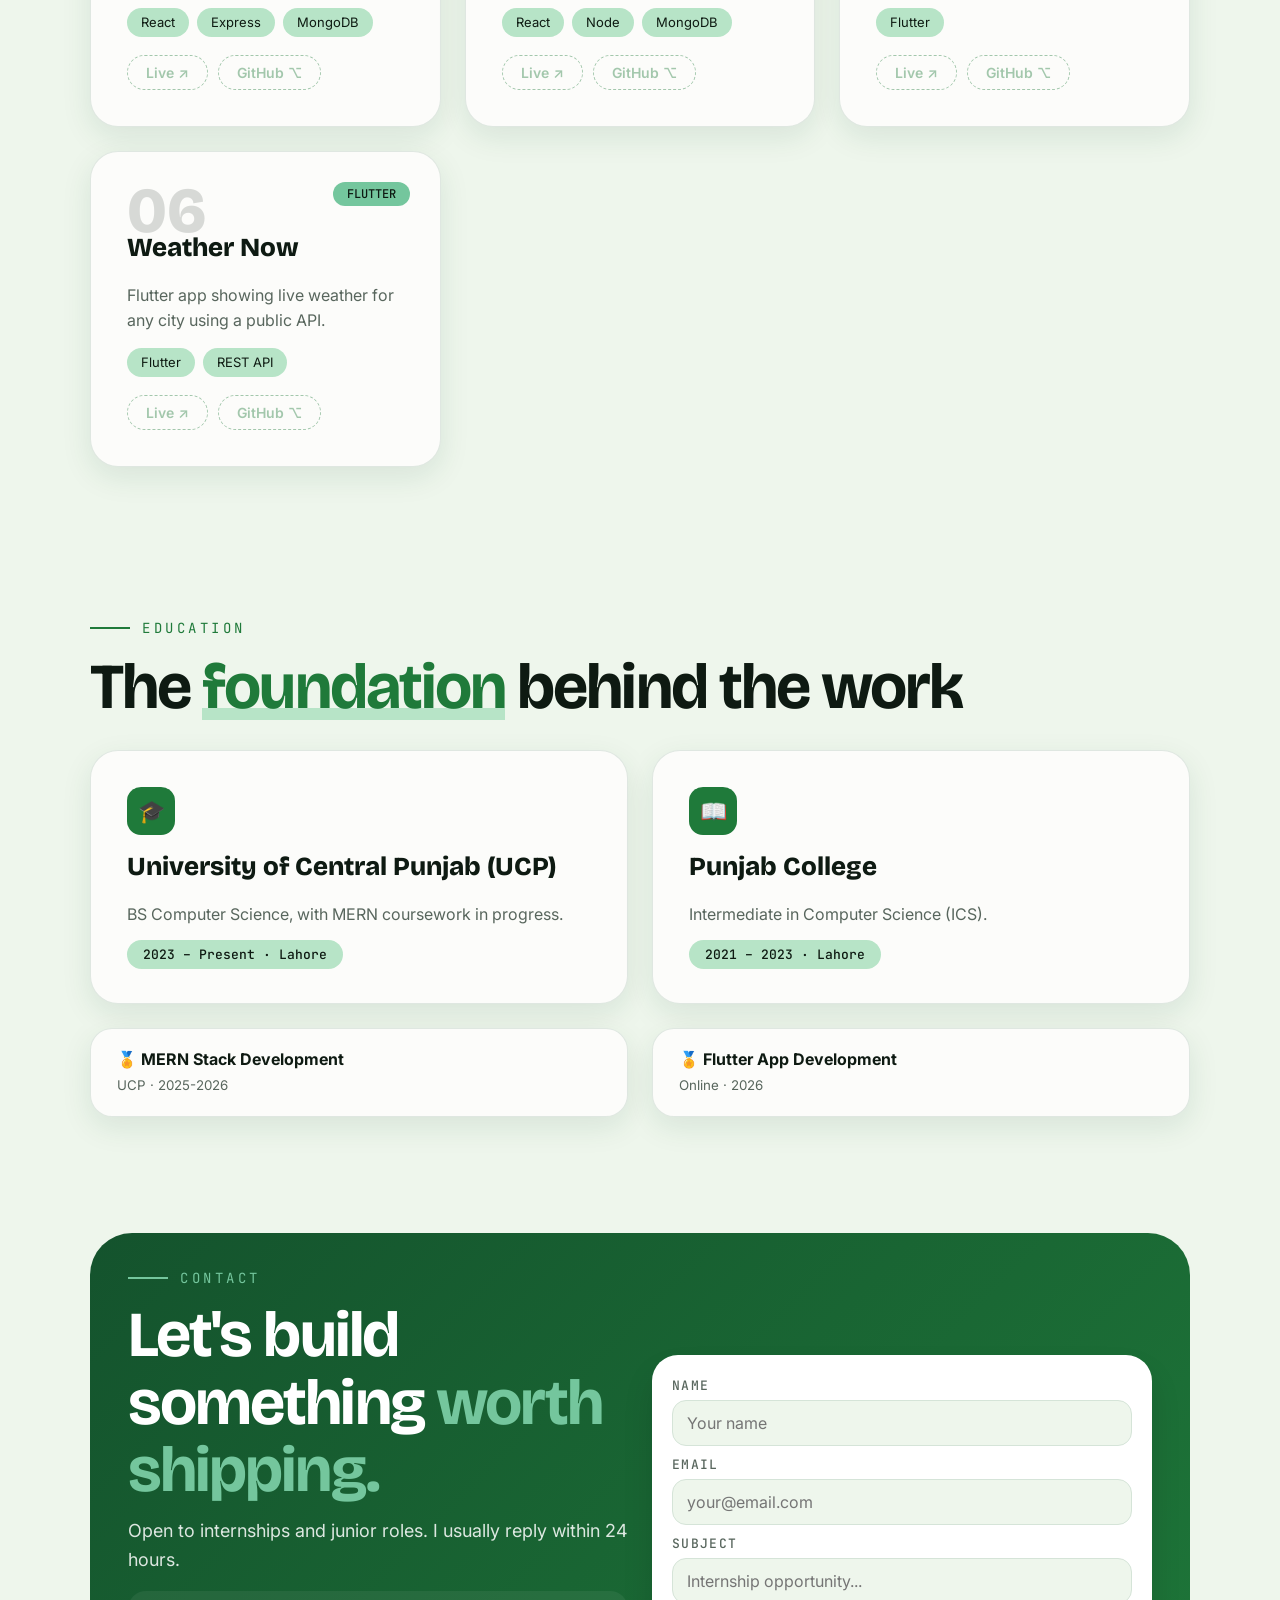
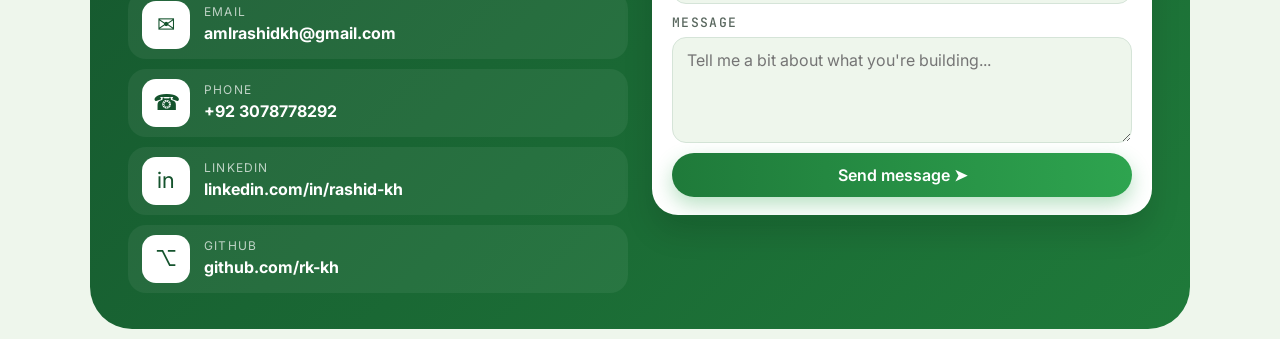
==== commit 49d65edb: "from update and pre loader" ====
--- a/index.html
+++ b/index.html
@@ -14,9 +14,14 @@
   <body class="is-loading">
     <div class="preloader" id="preloader" aria-live="polite" aria-label="Loading portfolio">
       <div class="preloader__core">
-        <div class="preloader__pulse"></div>
-        <div class="preloader__ring"></div>
-        <div class="preloader__ring preloader__ring--two"></div>
+        <div class="preloader__backdrop"></div>
+        <div class="preloader__ring preloader__ring--outer"></div>
+        <div class="preloader__ring preloader__ring--mid"></div>
+        <div class="preloader__ring preloader__ring--inner"></div>
+        <div class="preloader__orbit">
+          <span></span><span></span><span></span><span></span><span></span><span></span>
+        </div>
+        <div class="preloader__beam"></div>
         <div class="preloader__logo">MR</div>
         <div class="preloader__text">
           <span>Loading experience</span>
--- a/style.css
+++ b/style.css
@@ -51,9 +51,8 @@
   display: grid;
   place-items: center;
   background:
-    radial-gradient(circle at 20% 20%, rgba(46, 164, 79, 0.22), transparent 35%),
-    radial-gradient(circle at 80% 30%, rgba(21, 101, 52, 0.22), transparent 38%),
-    linear-gradient(135deg, #07110b 0%, #0d1e13 30%, #0d2017 100%);
+    radial-gradient(circle at 50% 45%, rgba(92, 234, 136, 0.15), transparent 20%),
+    radial-gradient(circle at center, rgba(15, 53, 35, 0.82), #08180f 52%, #040d09 100%);
   z-index: 9999;
   transition: opacity 0.8s ease, visibility 0.8s ease;
 }
@@ -64,86 +63,132 @@
 }
 .preloader__core {
   position: relative;
+  width: 300px;
+  height: 300px;
+  display: grid;
+  place-items: center;
+}
+.preloader__backdrop {
+  position: absolute;
+  width: 190px;
+  height: 190px;
+  border-radius: 50%;
+  background: radial-gradient(circle, rgba(88, 230, 132, 0.16), transparent 65%);
+  filter: blur(18px);
+  animation: preloaderPulse 2.8s ease-in-out infinite;
+}
+.preloader__ring {
+  position: absolute;
+  border-radius: 50%;
+  border: 1px solid rgba(190, 241, 205, 0.44);
+  box-shadow: inset 0 0 18px rgba(122, 240, 160, 0.12);
+}
+.preloader__ring--outer {
   width: 240px;
   height: 240px;
-  display: grid;
-  place-items: center;
-}
-.preloader__pulse {
-  position: absolute;
-  inset: 32px;
+  animation: preloaderSpin 10s linear infinite;
+}
+.preloader__ring--mid {
+  width: 175px;
+  height: 175px;
+  border-style: dotted;
+  border-color: rgba(204, 246, 215, 0.7);
+  animation: preloaderSpin 7s linear infinite reverse;
+}
+.preloader__ring--inner {
+  width: 110px;
+  height: 110px;
+  border-style: solid;
+  border-color: rgba(84, 201, 121, 0.28) transparent rgba(160, 247, 186, 0.38) transparent;
+  animation: preloaderSpin 5.4s linear infinite;
+}
+.preloader__orbit {
+  position: absolute;
+  inset: 0;
+  animation: preloaderSpin 16s linear infinite;
+}
+.preloader__orbit span {
+  position: absolute;
+  left: 50%;
+  top: 50%;
+  width: 10px;
+  height: 10px;
+  margin: -5px;
   border-radius: 50%;
-  background: radial-gradient(circle, rgba(77, 206, 122, 0.28), rgba(46, 164, 79, 0.12) 30%, transparent 70%);
-  filter: blur(20px);
-  animation: preloaderPulse 2.2s ease-in-out infinite;
-}
-.preloader__ring {
-  position: absolute;
-  inset: 0;
+  background: rgba(180, 245, 195, 0.9);
+  box-shadow: 0 0 14px rgba(122, 240, 160, 0.8);
+}
+.preloader__orbit span:nth-child(1) { transform: rotate(0deg) translateX(110px); }
+.preloader__orbit span:nth-child(2) { transform: rotate(60deg) translateX(110px); }
+.preloader__orbit span:nth-child(3) { transform: rotate(120deg) translateX(110px); }
+.preloader__orbit span:nth-child(4) { transform: rotate(180deg) translateX(110px); }
+.preloader__orbit span:nth-child(5) { transform: rotate(240deg) translateX(110px); }
+.preloader__orbit span:nth-child(6) { transform: rotate(300deg) translateX(110px); }
+.preloader__beam {
+  position: absolute;
+  width: 170px;
+  height: 170px;
   border-radius: 50%;
-  border: 1px solid rgba(183, 228, 199, 0.45);
-  box-shadow:
-    0 0 20px rgba(46, 164, 79, 0.2),
-    inset 0 0 18px rgba(46, 164, 79, 0.12);
-  animation: preloaderSpin 8s linear infinite;
-}
-.preloader__ring--two {
-  inset: 18px;
-  border-style: dashed;
-  animation-duration: 10s;
-  animation-direction: reverse;
+  border: 1px solid rgba(171, 243, 188, 0.18);
+  transform: rotate(-30deg);
+  box-shadow: 0 0 26px rgba(118, 233, 154, 0.12);
 }
 .preloader__logo {
   position: relative;
   z-index: 2;
-  width: 86px;
-  height: 86px;
+  width: 96px;
+  height: 96px;
   border-radius: 24px;
   display: grid;
   place-items: center;
-  background: linear-gradient(135deg, var(--g3), var(--g1));
+  background: linear-gradient(135deg, #28b868, #126838);
   color: #fff;
   font-family: "Bricolage Grotesque", sans-serif;
   font-weight: 800;
-  font-size: 32px;
+  font-size: 35px;
   letter-spacing: -0.08em;
-  box-shadow: 0 20px 36px rgba(46, 164, 79, 0.35);
+  box-shadow:
+    0 0 0 1px rgba(255,255,255,0.14),
+    0 18px 38px rgba(46, 164, 79, 0.28),
+    0 0 28px rgba(46, 164, 79, 0.18);
   animation: preloaderFloat 2.4s ease-in-out infinite;
 }
 .preloader__text {
   position: absolute;
   left: 50%;
-  bottom: -14px;
+  bottom: 4px;
   transform: translateX(-50%);
   display: grid;
   place-items: center;
-  gap: 6px;
+  gap: 4px;
   text-align: center;
-  min-width: 200px;
+  min-width: 220px;
 }
 .preloader__text span {
-  font: 500 12px "JetBrains Mono", monospace;
-  letter-spacing: 0.24em;
+  font: 500 11px "JetBrains Mono", monospace;
+  letter-spacing: 0.22em;
   text-transform: uppercase;
   color: rgba(234, 245, 236, 0.8);
 }
 .preloader__text strong {
-  font: 800 32px "Bricolage Grotesque", sans-serif;
+  font: 800 48px "Bricolage Grotesque", sans-serif;
   color: #f5fff6;
   letter-spacing: -0.06em;
+  line-height: 1;
+  text-shadow: 0 0 18px rgba(115, 240, 157, 0.22);
 }
 @keyframes preloaderSpin {
   0% { transform: rotate(0deg) scale(1); }
-  50% { transform: rotate(180deg) scale(1.04); }
+  50% { transform: rotate(180deg) scale(1.05); }
   100% { transform: rotate(360deg) scale(1); }
 }
 @keyframes preloaderPulse {
-  0%, 100% { transform: scale(0.9); opacity: 0.7; }
-  50% { transform: scale(1.15); opacity: 1; }
+  0%, 100% { transform: scale(0.9); opacity: 0.8; }
+  50% { transform: scale(1.2); opacity: 1; }
 }
 @keyframes preloaderFloat {
   0%, 100% { transform: translateY(0) scale(1); }
-  50% { transform: translateY(-8px) scale(1.05); }
+  50% { transform: translateY(-10px) scale(1.06); }
 }
 body:before {
   content: "";
@@ -812,14 +857,20 @@
 .c small {
   color: var(--mu);
 }
+#contact {
+  padding-top: 52px;
+  padding-bottom: 10px;
+}
 .cbox {
   background: linear-gradient(135deg, var(--g1), var(--g2));
-  border-radius: 48px;
-  padding: 70px 60px;
+  border-radius: 42px;
+  padding: 34px 38px 26px;
   display: grid;
   grid-template-columns: 1fr 1fr;
-  gap: 50px;
+  gap: 24px;
   color: #fff;
+  align-items: center;
+  min-height: auto;
 }
 .cbox .eyebrow {
   color: #74c69d;
@@ -831,20 +882,23 @@
   color: #74c69d;
 }
 .cbox h2 {
-  margin-top: 20px;
+  margin-top: 12px;
+  margin-bottom: 14px;
 }
 .lead2 {
   opacity: 0.85;
-  margin-bottom: 24px;
+  margin-bottom: 16px;
+  max-width: 520px;
+  font-size: 18px;
 }
 .cl {
   display: flex;
   gap: 14px;
   align-items: center;
-  background: #fff1;
-  border-radius: 20px;
-  padding: 12px 16px;
-  margin-bottom: 12px;
+  background: rgba(255,255,255,0.06);
+  border-radius: 18px;
+  padding: 10px 14px;
+  margin-bottom: 10px;
   color: #fff;
   text-decoration: none;
 }
@@ -858,11 +912,14 @@
 .form {
   background: #fff;
   color: #0e1a12;
-  border-radius: 30px;
-  padding: 34px;
-  display: grid;
-  gap: 14px;
+  border-radius: 26px;
+  padding: 22px 20px 18px;
+  display: grid;
+  gap: 10px;
   align-content: start;
+  width: min(100%, 500px);
+  justify-self: end;
+  box-shadow: 0 18px 30px rgba(0, 0, 0, 0.12);
 }
 .form label {
   font: 500 13px "JetBrains Mono";
@@ -874,10 +931,10 @@
 .form textarea {
   display: block;
   width: 100%;
-  margin-top: 8px;
-  padding: 14px 18px;
+  margin-top: 6px;
+  padding: 12px 14px;
   border: 1px solid #d5e4d8;
-  border-radius: 16px;
+  border-radius: 14px;
   background: #eef6ec;
   font: 16px Inter;
 }
@@ -929,8 +986,17 @@
   .hero {
     padding-top: 120px;
   }
+  #contact {
+    padding-top: 50px;
+    padding-bottom: 20px;
+  }
   .cbox {
     padding: 36px 22px;
+    gap: 28px;
+  }
+  .form {
+    width: 100%;
+    justify-self: stretch;
   }
   .hr {
     height: 480px;
